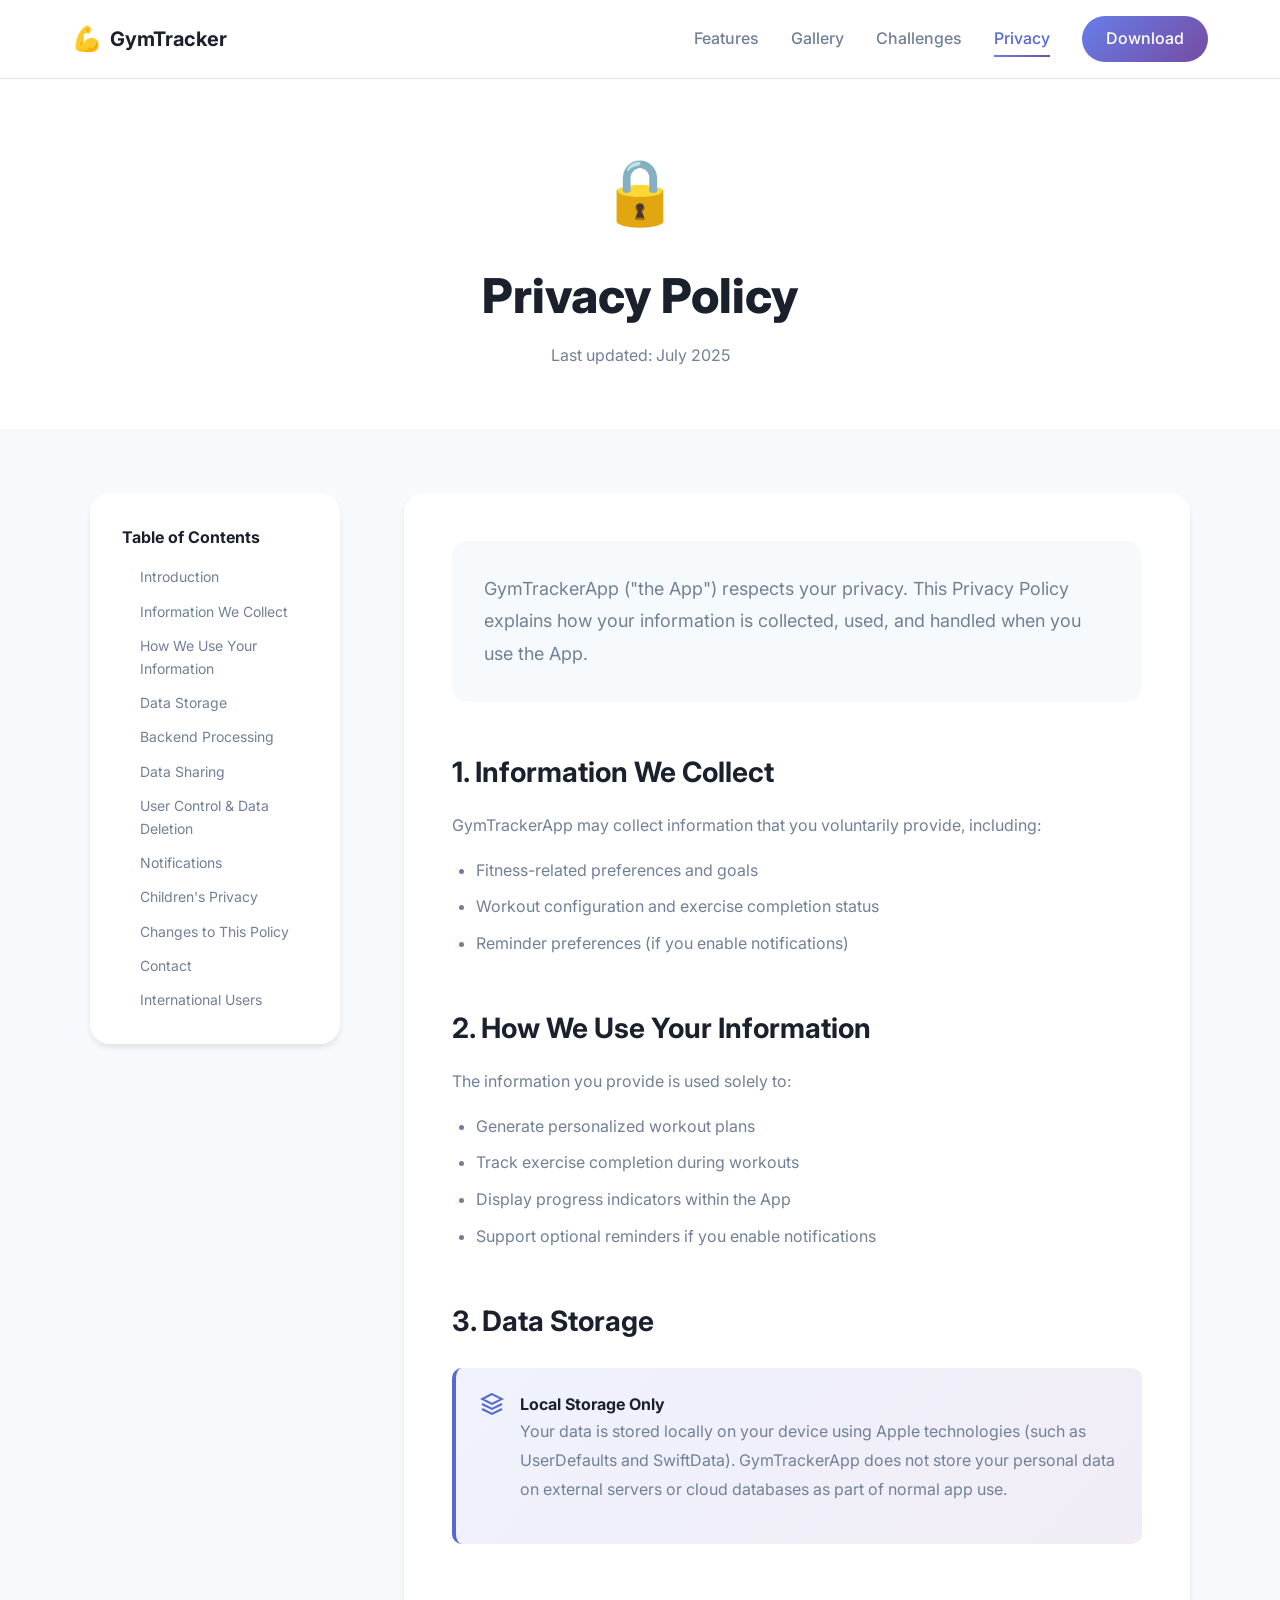
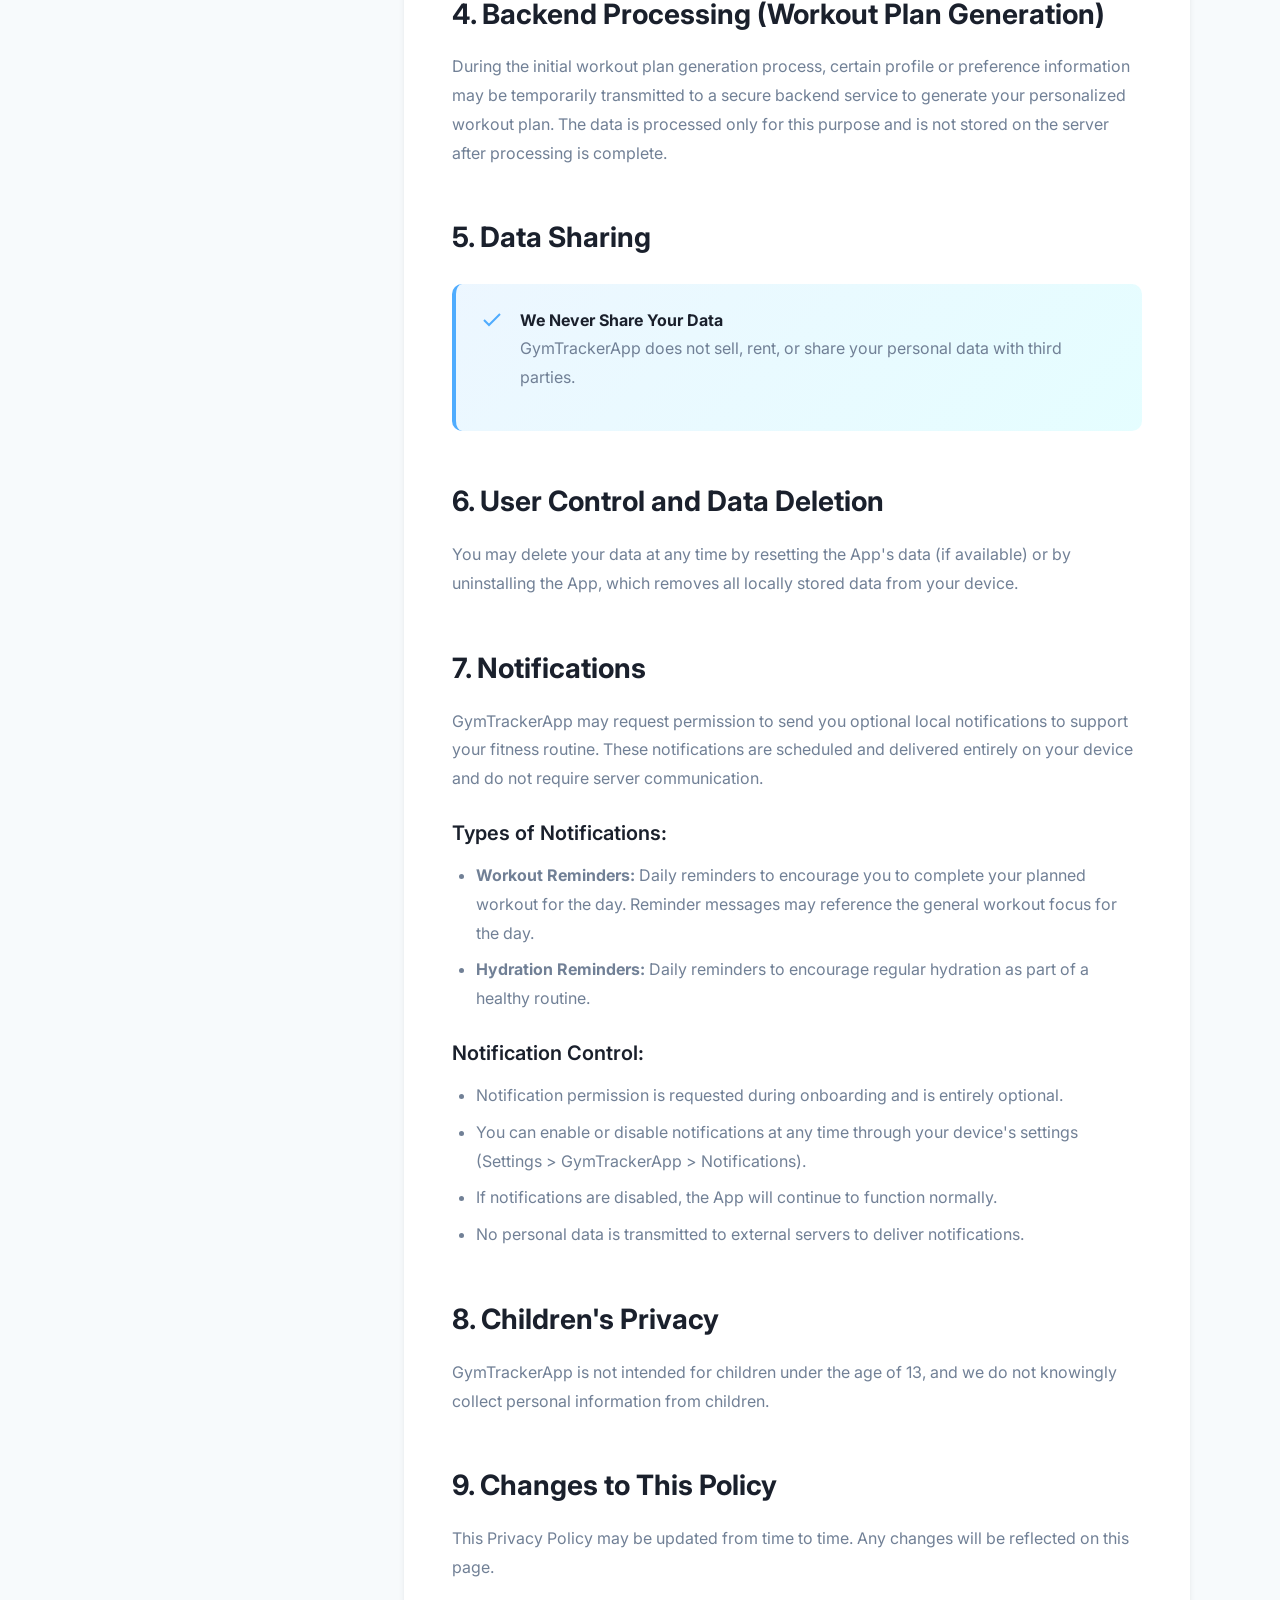
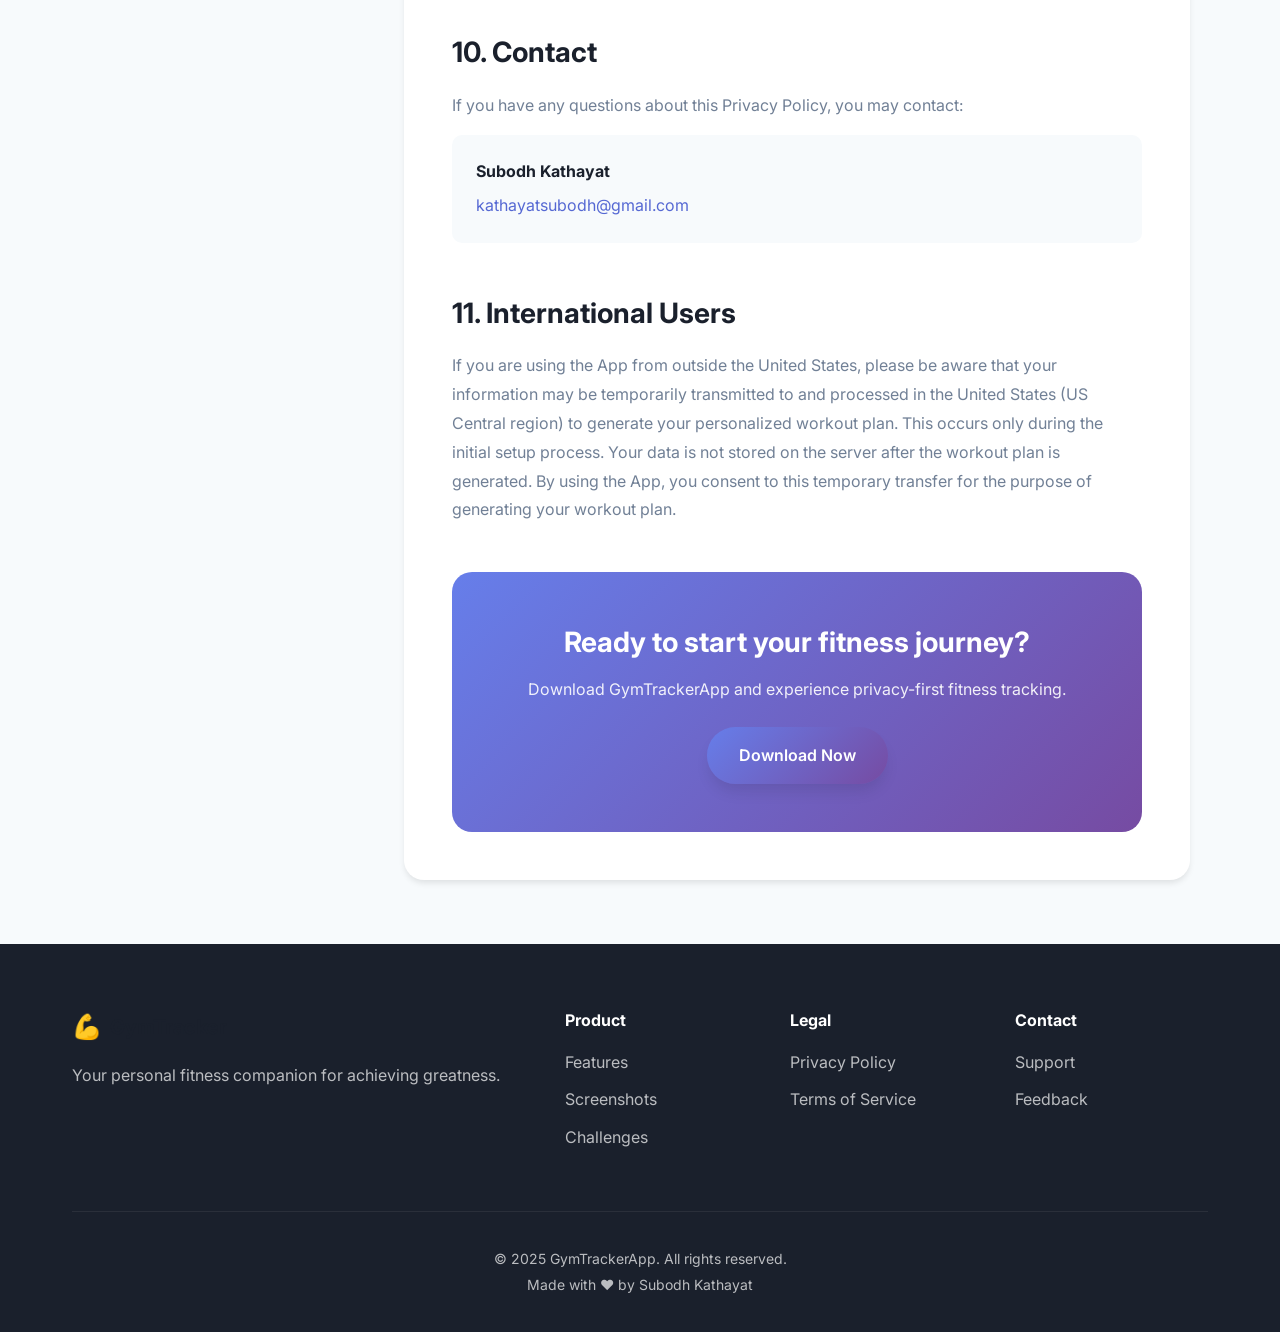
==== privacy.html @ 5da16168 "Add beautiful landing page for GymTrackerApp Created a modern, fully responsive website with: - Hero" ====
<!DOCTYPE html>
<html lang="en">
<head>
    <meta charset="UTF-8">
    <meta name="viewport" content="width=device-width, initial-scale=1.0">
    <meta name="description" content="Privacy Policy for GymTrackerApp - Learn how we protect your data">
    <title>Privacy Policy - GymTrackerApp</title>
    <link rel="stylesheet" href="css/style.css">
    <link rel="preconnect" href="https://fonts.googleapis.com">
    <link rel="preconnect" href="https://fonts.gstatic.com" crossorigin>
    <link href="https://fonts.googleapis.com/css2?family=Inter:wght@300;400;500;600;700;800;900&display=swap" rel="stylesheet">
</head>
<body class="privacy-page">
    <!-- Navigation -->
    <nav class="navbar">
        <div class="container">
            <div class="nav-wrapper">
                <a href="index.html" class="logo">
                    <span class="logo-icon">💪</span>
                    <span class="logo-text">GymTracker</span>
                </a>
                <div class="nav-links">
                    <a href="index.html#features">Features</a>
                    <a href="index.html#screenshots">Gallery</a>
                    <a href="index.html#challenges">Challenges</a>
                    <a href="privacy.html" class="active">Privacy</a>
                    <a href="index.html#download" class="btn-download">Download</a>
                </div>
                <button class="mobile-menu-btn" id="mobileMenuBtn">
                    <span></span>
                    <span></span>
                    <span></span>
                </button>
            </div>
        </div>
    </nav>

    <!-- Privacy Hero -->
    <section class="privacy-hero">
        <div class="container">
            <div class="privacy-hero-content">
                <div class="privacy-icon">🔒</div>
                <h1 class="privacy-title">Privacy Policy</h1>
                <p class="privacy-date">Last updated: July 2025</p>
            </div>
        </div>
    </section>

    <!-- Privacy Content -->
    <section class="privacy-content">
        <div class="container">
            <div class="privacy-container">
                <div class="privacy-sidebar">
                    <div class="sidebar-sticky">
                        <h3>Table of Contents</h3>
                        <nav class="privacy-nav">
                            <a href="#intro">Introduction</a>
                            <a href="#information-collection">Information We Collect</a>
                            <a href="#information-use">How We Use Your Information</a>
                            <a href="#data-storage">Data Storage</a>
                            <a href="#backend-processing">Backend Processing</a>
                            <a href="#data-sharing">Data Sharing</a>
                            <a href="#user-control">User Control & Data Deletion</a>
                            <a href="#notifications">Notifications</a>
                            <a href="#children-privacy">Children's Privacy</a>
                            <a href="#policy-changes">Changes to This Policy</a>
                            <a href="#contact">Contact</a>
                            <a href="#international">International Users</a>
                        </nav>
                    </div>
                </div>

                <div class="privacy-main">
                    <div class="privacy-intro" id="intro">
                        <p class="intro-text">
                            GymTrackerApp ("the App") respects your privacy. This Privacy Policy explains how your information is collected, used, and handled when you use the App.
                        </p>
                    </div>

                    <div class="privacy-section" id="information-collection">
                        <h2>1. Information We Collect</h2>
                        <p>GymTrackerApp may collect information that you voluntarily provide, including:</p>
                        <ul>
                            <li>Fitness-related preferences and goals</li>
                            <li>Workout configuration and exercise completion status</li>
                            <li>Reminder preferences (if you enable notifications)</li>
                        </ul>
                    </div>

                    <div class="privacy-section" id="information-use">
                        <h2>2. How We Use Your Information</h2>
                        <p>The information you provide is used solely to:</p>
                        <ul>
                            <li>Generate personalized workout plans</li>
                            <li>Track exercise completion during workouts</li>
                            <li>Display progress indicators within the App</li>
                            <li>Support optional reminders if you enable notifications</li>
                        </ul>
                    </div>

                    <div class="privacy-section" id="data-storage">
                        <h2>3. Data Storage</h2>
                        <div class="highlight-box">
                            <svg width="24" height="24" viewBox="0 0 24 24" fill="none" stroke="currentColor" stroke-width="2">
                                <path d="M12 2L2 7l10 5 10-5-10-5z"></path>
                                <path d="M2 17l10 5 10-5"></path>
                                <path d="M2 12l10 5 10-5"></path>
                            </svg>
                            <div>
                                <strong>Local Storage Only</strong>
                                <p>Your data is stored locally on your device using Apple technologies (such as UserDefaults and SwiftData). GymTrackerApp does not store your personal data on external servers or cloud databases as part of normal app use.</p>
                            </div>
                        </div>
                    </div>

                    <div class="privacy-section" id="backend-processing">
                        <h2>4. Backend Processing (Workout Plan Generation)</h2>
                        <p>During the initial workout plan generation process, certain profile or preference information may be temporarily transmitted to a secure backend service to generate your personalized workout plan. The data is processed only for this purpose and is not stored on the server after processing is complete.</p>
                    </div>

                    <div class="privacy-section" id="data-sharing">
                        <h2>5. Data Sharing</h2>
                        <div class="highlight-box highlight-success">
                            <svg width="24" height="24" viewBox="0 0 24 24" fill="none" stroke="currentColor" stroke-width="2">
                                <polyline points="20 6 9 17 4 12"></polyline>
                            </svg>
                            <div>
                                <strong>We Never Share Your Data</strong>
                                <p>GymTrackerApp does not sell, rent, or share your personal data with third parties.</p>
                            </div>
                        </div>
                    </div>

                    <div class="privacy-section" id="user-control">
                        <h2>6. User Control and Data Deletion</h2>
                        <p>You may delete your data at any time by resetting the App's data (if available) or by uninstalling the App, which removes all locally stored data from your device.</p>
                    </div>

                    <div class="privacy-section" id="notifications">
                        <h2>7. Notifications</h2>
                        <p>GymTrackerApp may request permission to send you optional local notifications to support your fitness routine. These notifications are scheduled and delivered entirely on your device and do not require server communication.</p>

                        <h3>Types of Notifications:</h3>
                        <ul>
                            <li><strong>Workout Reminders:</strong> Daily reminders to encourage you to complete your planned workout for the day. Reminder messages may reference the general workout focus for the day.</li>
                            <li><strong>Hydration Reminders:</strong> Daily reminders to encourage regular hydration as part of a healthy routine.</li>
                        </ul>

                        <h3>Notification Control:</h3>
                        <ul>
                            <li>Notification permission is requested during onboarding and is entirely optional.</li>
                            <li>You can enable or disable notifications at any time through your device's settings (Settings > GymTrackerApp > Notifications).</li>
                            <li>If notifications are disabled, the App will continue to function normally.</li>
                            <li>No personal data is transmitted to external servers to deliver notifications.</li>
                        </ul>
                    </div>

                    <div class="privacy-section" id="children-privacy">
                        <h2>8. Children's Privacy</h2>
                        <p>GymTrackerApp is not intended for children under the age of 13, and we do not knowingly collect personal information from children.</p>
                    </div>

                    <div class="privacy-section" id="policy-changes">
                        <h2>9. Changes to This Policy</h2>
                        <p>This Privacy Policy may be updated from time to time. Any changes will be reflected on this page.</p>
                    </div>

                    <div class="privacy-section" id="contact">
                        <h2>10. Contact</h2>
                        <p>If you have any questions about this Privacy Policy, you may contact:</p>
                        <div class="contact-box">
                            <div class="contact-info">
                                <strong>Subodh Kathayat</strong>
                                <a href="mailto:kathayatsubodh@gmail.com">kathayatsubodh@gmail.com</a>
                            </div>
                        </div>
                    </div>

                    <div class="privacy-section" id="international">
                        <h2>11. International Users</h2>
                        <p>If you are using the App from outside the United States, please be aware that your information may be temporarily transmitted to and processed in the United States (US Central region) to generate your personalized workout plan. This occurs only during the initial setup process. Your data is not stored on the server after the workout plan is generated. By using the App, you consent to this temporary transfer for the purpose of generating your workout plan.</p>
                    </div>

                    <div class="privacy-footer-cta">
                        <h3>Ready to start your fitness journey?</h3>
                        <p>Download GymTrackerApp and experience privacy-first fitness tracking.</p>
                        <a href="index.html#download" class="btn btn-primary">Download Now</a>
                    </div>
                </div>
            </div>
        </div>
    </section>

    <!-- Footer -->
    <footer class="footer">
        <div class="container">
            <div class="footer-content">
                <div class="footer-brand">
                    <div class="logo">
                        <span class="logo-icon">💪</span>
                        <span class="logo-text">GymTracker</span>
                    </div>
                    <p class="footer-description">Your personal fitness companion for achieving greatness.</p>
                </div>
                <div class="footer-links">
                    <div class="footer-column">
                        <h4>Product</h4>
                        <a href="index.html#features">Features</a>
                        <a href="index.html#screenshots">Screenshots</a>
                        <a href="index.html#challenges">Challenges</a>
                    </div>
                    <div class="footer-column">
                        <h4>Legal</h4>
                        <a href="privacy.html">Privacy Policy</a>
                        <a href="#terms">Terms of Service</a>
                    </div>
                    <div class="footer-column">
                        <h4>Contact</h4>
                        <a href="mailto:kathayatsubodh@gmail.com">Support</a>
                        <a href="mailto:kathayatsubodh@gmail.com">Feedback</a>
                    </div>
                </div>
            </div>
            <div class="footer-bottom">
                <p>&copy; 2025 GymTrackerApp. All rights reserved.</p>
                <p>Made with ❤️ by Subodh Kathayat</p>
            </div>
        </div>
    </footer>

    <script src="js/script.js"></script>
</body>
</html>
---- css/style.css ----
/* ===================================
   CSS Variables & Reset
   =================================== */
:root {
    --primary-gradient: linear-gradient(135deg, #667eea 0%, #764ba2 100%);
    --secondary-gradient: linear-gradient(135deg, #f093fb 0%, #f5576c 100%);
    --success-gradient: linear-gradient(135deg, #4facfe 0%, #00f2fe 100%);
    --warning-gradient: linear-gradient(135deg, #fa709a 0%, #fee140 100%);

    --purple-500: #667eea;
    --purple-600: #5568d3;
    --purple-700: #4c51bf;
    --pink-500: #f093fb;
    --blue-500: #4facfe;

    --text-primary: #1a202c;
    --text-secondary: #718096;
    --text-light: #a0aec0;

    --bg-primary: #ffffff;
    --bg-secondary: #f7fafc;
    --bg-dark: #1a202c;

    --border-color: #e2e8f0;
    --shadow-sm: 0 1px 3px 0 rgba(0, 0, 0, 0.1);
    --shadow-md: 0 4px 6px -1px rgba(0, 0, 0, 0.1);
    --shadow-lg: 0 10px 15px -3px rgba(0, 0, 0, 0.1);
    --shadow-xl: 0 20px 25px -5px rgba(0, 0, 0, 0.1);

    --transition: all 0.3s cubic-bezier(0.4, 0, 0.2, 1);
    --transition-slow: all 0.6s cubic-bezier(0.4, 0, 0.2, 1);
}

* {
    margin: 0;
    padding: 0;
    box-sizing: border-box;
}

html {
    scroll-behavior: smooth;
}

body {
    font-family: 'Inter', -apple-system, BlinkMacSystemFont, 'Segoe UI', Roboto, sans-serif;
    color: var(--text-primary);
    background: var(--bg-primary);
    line-height: 1.6;
    overflow-x: hidden;
}

.container {
    max-width: 1200px;
    margin: 0 auto;
    padding: 0 2rem;
}

/* ===================================
   Navigation
   =================================== */
.navbar {
    position: fixed;
    top: 0;
    left: 0;
    right: 0;
    background: rgba(255, 255, 255, 0.95);
    backdrop-filter: blur(10px);
    border-bottom: 1px solid var(--border-color);
    z-index: 1000;
    transition: var(--transition);
}

.navbar.scrolled {
    box-shadow: var(--shadow-md);
}

.nav-wrapper {
    display: flex;
    justify-content: space-between;
    align-items: center;
    padding: 1rem 0;
}

.logo {
    display: flex;
    align-items: center;
    gap: 0.5rem;
    text-decoration: none;
    font-weight: 700;
    font-size: 1.25rem;
    color: var(--text-primary);
    transition: var(--transition);
}

.logo:hover {
    transform: scale(1.05);
}

.logo-icon {
    font-size: 1.5rem;
}

.nav-links {
    display: flex;
    gap: 2rem;
    align-items: center;
}

.nav-links a {
    text-decoration: none;
    color: var(--text-secondary);
    font-weight: 500;
    transition: var(--transition);
    position: relative;
}

.nav-links a:hover,
.nav-links a.active {
    color: var(--purple-600);
}

.nav-links a::after {
    content: '';
    position: absolute;
    bottom: -5px;
    left: 0;
    width: 0;
    height: 2px;
    background: var(--primary-gradient);
    transition: var(--transition);
}

.nav-links a:hover::after,
.nav-links a.active::after {
    width: 100%;
}

.btn-download {
    padding: 0.625rem 1.5rem;
    background: var(--primary-gradient);
    color: white !important;
    border-radius: 50px;
    font-weight: 600;
}

.btn-download::after {
    display: none;
}

.btn-download:hover {
    transform: translateY(-2px);
    box-shadow: var(--shadow-lg);
}

.mobile-menu-btn {
    display: none;
    flex-direction: column;
    gap: 5px;
    background: none;
    border: none;
    cursor: pointer;
}

.mobile-menu-btn span {
    width: 25px;
    height: 3px;
    background: var(--text-primary);
    border-radius: 3px;
    transition: var(--transition);
}

/* ===================================
   Hero Section
   =================================== */
.hero {
    position: relative;
    padding: 140px 0 100px;
    overflow: hidden;
}

.hero-bg {
    position: absolute;
    top: 0;
    left: 0;
    right: 0;
    bottom: 0;
    background: linear-gradient(135deg, #f5f7fa 0%, #c3cfe2 100%);
    opacity: 0.3;
    z-index: -1;
}

.hero-bg::before {
    content: '';
    position: absolute;
    top: -50%;
    right: -10%;
    width: 600px;
    height: 600px;
    background: var(--primary-gradient);
    border-radius: 50%;
    filter: blur(100px);
    opacity: 0.3;
}

.hero-content {
    display: grid;
    grid-template-columns: 1fr 1fr;
    gap: 4rem;
    align-items: center;
}

.hero-title {
    font-size: 3.5rem;
    font-weight: 900;
    line-height: 1.1;
    margin-bottom: 1.5rem;
    color: var(--text-primary);
}

.gradient-text {
    background: var(--primary-gradient);
    -webkit-background-clip: text;
    -webkit-text-fill-color: transparent;
    background-clip: text;
}

.hero-subtitle {
    font-size: 1.25rem;
    color: var(--text-secondary);
    margin-bottom: 2rem;
    line-height: 1.8;
}

.hero-buttons {
    display: flex;
    gap: 1rem;
    margin-bottom: 3rem;
}

.btn {
    display: inline-flex;
    align-items: center;
    gap: 0.5rem;
    padding: 1rem 2rem;
    border-radius: 50px;
    font-weight: 600;
    text-decoration: none;
    transition: var(--transition);
    border: none;
    cursor: pointer;
    font-size: 1rem;
}

.btn-primary {
    background: var(--primary-gradient);
    color: white;
    box-shadow: var(--shadow-lg);
}

.btn-primary:hover {
    transform: translateY(-3px);
    box-shadow: var(--shadow-xl);
}

.btn-secondary {
    background: white;
    color: var(--purple-600);
    border: 2px solid var(--purple-600);
}

.btn-secondary:hover {
    background: var(--purple-600);
    color: white;
}

.hero-stats {
    display: flex;
    gap: 3rem;
}

.stat-item {
    text-align: center;
}

.stat-number {
    font-size: 2rem;
    font-weight: 800;
    background: var(--primary-gradient);
    -webkit-background-clip: text;
    -webkit-text-fill-color: transparent;
    background-clip: text;
}

.stat-label {
    font-size: 0.875rem;
    color: var(--text-secondary);
    margin-top: 0.25rem;
}

.hero-image {
    position: relative;
    display: flex;
    justify-content: center;
    align-items: center;
}

.phone-mockup {
    position: relative;
    z-index: 2;
    animation: float 6s ease-in-out infinite;
}

@keyframes float {
    0%, 100% {
        transform: translateY(0px);
    }
    50% {
        transform: translateY(-20px);
    }
}

.phone-frame {
    width: 300px;
    height: 600px;
    background: #1a1a1a;
    border-radius: 40px;
    padding: 12px;
    box-shadow: 0 30px 60px rgba(0, 0, 0, 0.3);
    position: relative;
}

.phone-notch {
    position: absolute;
    top: 0;
    left: 50%;
    transform: translateX(-50%);
    width: 150px;
    height: 30px;
    background: #1a1a1a;
    border-radius: 0 0 20px 20px;
    z-index: 3;
}

.phone-screen {
    width: 100%;
    height: 100%;
    background: white;
    border-radius: 32px;
    overflow: hidden;
    position: relative;
}

.screen-img {
    width: 100%;
    height: 100%;
    object-fit: cover;
}

.floating-card {
    position: absolute;
    background: white;
    padding: 1rem 1.5rem;
    border-radius: 20px;
    box-shadow: var(--shadow-xl);
    display: flex;
    align-items: center;
    gap: 1rem;
    animation: float-card 4s ease-in-out infinite;
}

@keyframes float-card {
    0%, 100% {
        transform: translateY(0px);
    }
    50% {
        transform: translateY(-15px);
    }
}

.card-1 {
    top: 10%;
    left: -10%;
    animation-delay: 0s;
}

.card-2 {
    bottom: 15%;
    right: -10%;
    animation-delay: 2s;
}

.card-icon {
    font-size: 2rem;
}

.card-title {
    font-size: 0.875rem;
    color: var(--text-secondary);
}

.card-value {
    font-size: 1.25rem;
    font-weight: 700;
    color: var(--text-primary);
}

/* ===================================
   Features Section
   =================================== */
.features {
    padding: 100px 0;
    background: var(--bg-secondary);
}

.section-header {
    text-align: center;
    margin-bottom: 4rem;
}

.section-title {
    font-size: 2.5rem;
    font-weight: 800;
    margin-bottom: 1rem;
}

.section-subtitle {
    font-size: 1.125rem;
    color: var(--text-secondary);
}

.features-grid {
    display: grid;
    grid-template-columns: repeat(auto-fit, minmax(300px, 1fr));
    gap: 2rem;
}

.feature-card {
    background: white;
    padding: 2rem;
    border-radius: 20px;
    transition: var(--transition);
    border: 1px solid var(--border-color);
}

.feature-card:hover {
    transform: translateY(-10px);
    box-shadow: var(--shadow-xl);
    border-color: var(--purple-500);
}

.feature-icon {
    width: 70px;
    height: 70px;
    background: var(--primary-gradient);
    border-radius: 20px;
    display: flex;
    align-items: center;
    justify-content: center;
    margin-bottom: 1.5rem;
    color: white;
}

.feature-title {
    font-size: 1.25rem;
    font-weight: 700;
    margin-bottom: 0.75rem;
}

.feature-description {
    color: var(--text-secondary);
    line-height: 1.7;
}

/* ===================================
   Screenshots Section
   =================================== */
.screenshots {
    padding: 100px 0;
    background: white;
    overflow: hidden;
}

.screenshots-carousel {
    position: relative;
    overflow: hidden;
    padding: 2rem 0;
}

.carousel-track {
    display: flex;
    gap: 2rem;
    animation: scroll 30s linear infinite;
}

@keyframes scroll {
    0% {
        transform: translateX(0);
    }
    100% {
        transform: translateX(-50%);
    }
}

.carousel-track:hover {
    animation-play-state: paused;
}

.screenshot-item {
    flex: 0 0 280px;
    text-align: center;
}

.screenshot-img {
    width: 100%;
    height: 560px;
    object-fit: cover;
    border-radius: 30px;
    box-shadow: var(--shadow-xl);
    transition: var(--transition);
    background: linear-gradient(135deg, #667eea 0%, #764ba2 100%);
}

.screenshot-item:hover .screenshot-img {
    transform: scale(1.05);
}

.screenshot-caption {
    margin-top: 1rem;
    font-weight: 600;
    color: var(--text-primary);
}

/* ===================================
   Challenges Section
   =================================== */
.challenges-section {
    padding: 100px 0;
    background: var(--bg-secondary);
}

.challenges-grid {
    display: grid;
    grid-template-columns: repeat(auto-fit, minmax(320px, 1fr));
    gap: 2rem;
}

.challenge-card {
    position: relative;
    padding: 3rem 2rem;
    border-radius: 30px;
    overflow: hidden;
    color: white;
    transition: var(--transition);
    cursor: pointer;
}

.challenge-card::before {
    content: '';
    position: absolute;
    top: 0;
    left: 0;
    right: 0;
    bottom: 0;
    background: rgba(0, 0, 0, 0.2);
    z-index: 1;
    transition: var(--transition);
}

.challenge-card:hover::before {
    background: rgba(0, 0, 0, 0.1);
}

.challenge-card:hover {
    transform: translateY(-10px);
    box-shadow: var(--shadow-xl);
}

.challenge-abs {
    background: linear-gradient(135deg, #f093fb 0%, #f5576c 100%);
}

.challenge-pushups {
    background: linear-gradient(135deg, #4facfe 0%, #00f2fe 100%);
}

.challenge-face {
    background: linear-gradient(135deg, #c471f5 0%, #fa71cd 100%);
}

.challenge-header {
    position: relative;
    z-index: 2;
}

.challenge-tag {
    font-size: 0.75rem;
    font-weight: 700;
    letter-spacing: 1px;
    opacity: 0.9;
    display: block;
    margin-bottom: 1rem;
}

.challenge-name {
    font-size: 1.75rem;
    font-weight: 800;
    margin-bottom: 0.75rem;
}

.challenge-desc {
    opacity: 0.95;
    line-height: 1.6;
}

.challenge-icon {
    position: absolute;
    bottom: 2rem;
    right: 2rem;
    font-size: 4rem;
    opacity: 0.3;
    z-index: 1;
}

/* ===================================
   Download Section
   =================================== */
.download-section {
    padding: 100px 0;
    background: linear-gradient(135deg, #667eea 0%, #764ba2 100%);
    color: white;
}

.download-content {
    display: grid;
    grid-template-columns: 1fr 1fr;
    gap: 4rem;
    align-items: center;
}

.download-title {
    font-size: 2.5rem;
    font-weight: 800;
    margin-bottom: 1rem;
}

.download-subtitle {
    font-size: 1.125rem;
    opacity: 0.9;
    margin-bottom: 2rem;
    line-height: 1.7;
}

.download-buttons {
    display: flex;
    gap: 1rem;
    margin-bottom: 2rem;
}

.store-button {
    display: flex;
    align-items: center;
    gap: 1rem;
    padding: 1rem 2rem;
    background: rgba(255, 255, 255, 0.15);
    backdrop-filter: blur(10px);
    border: 2px solid rgba(255, 255, 255, 0.3);
    border-radius: 15px;
    text-decoration: none;
    color: white;
    transition: var(--transition);
}

.store-button:hover {
    background: rgba(255, 255, 255, 0.25);
    transform: translateY(-3px);
}

.store-label {
    font-size: 0.75rem;
    opacity: 0.8;
}

.store-name {
    font-size: 1.25rem;
    font-weight: 700;
}

.privacy-notice {
    display: flex;
    align-items: center;
    gap: 0.5rem;
    opacity: 0.8;
    font-size: 0.875rem;
}

.privacy-notice a {
    color: white;
    text-decoration: underline;
}

.phone-mockup-large {
    animation: float 6s ease-in-out infinite;
}

.phone-mockup-large .phone-frame {
    width: 320px;
    height: 640px;
}

/* ===================================
   Footer
   =================================== */
.footer {
    background: var(--bg-dark);
    color: white;
    padding: 4rem 0 2rem;
}

.footer-content {
    display: grid;
    grid-template-columns: 2fr 3fr;
    gap: 4rem;
    margin-bottom: 3rem;
}

.footer-description {
    opacity: 0.7;
    margin-top: 1rem;
}

.footer-links {
    display: grid;
    grid-template-columns: repeat(3, 1fr);
    gap: 2rem;
}

.footer-column h4 {
    margin-bottom: 1rem;
    font-weight: 700;
}

.footer-column a {
    display: block;
    color: rgba(255, 255, 255, 0.7);
    text-decoration: none;
    margin-bottom: 0.75rem;
    transition: var(--transition);
}

.footer-column a:hover {
    color: white;
    transform: translateX(5px);
}

.footer-bottom {
    text-align: center;
    padding-top: 2rem;
    border-top: 1px solid rgba(255, 255, 255, 0.1);
    opacity: 0.7;
    font-size: 0.875rem;
}

.footer-bottom p {
    margin: 0.25rem 0;
}

/* ===================================
   Privacy Page Styles
   =================================== */
.privacy-page {
    background: var(--bg-secondary);
}

.privacy-hero {
    padding: 140px 0 60px;
    background: white;
    text-align: center;
}

.privacy-icon {
    font-size: 4rem;
    margin-bottom: 1rem;
}

.privacy-title {
    font-size: 3rem;
    font-weight: 800;
    margin-bottom: 0.5rem;
}

.privacy-date {
    color: var(--text-secondary);
    font-size: 1rem;
}

.privacy-content {
    padding: 4rem 0;
}

.privacy-container {
    display: grid;
    grid-template-columns: 250px 1fr;
    gap: 4rem;
    max-width: 1100px;
    margin: 0 auto;
}

.privacy-sidebar {
    position: relative;
}

.sidebar-sticky {
    position: sticky;
    top: 100px;
    background: white;
    padding: 2rem;
    border-radius: 20px;
    box-shadow: var(--shadow-md);
}

.sidebar-sticky h3 {
    font-size: 1rem;
    font-weight: 700;
    margin-bottom: 1rem;
    color: var(--text-primary);
}

.privacy-nav {
    display: flex;
    flex-direction: column;
    gap: 0.75rem;
}

.privacy-nav a {
    color: var(--text-secondary);
    text-decoration: none;
    font-size: 0.875rem;
    transition: var(--transition);
    padding-left: 1rem;
    border-left: 2px solid transparent;
}

.privacy-nav a:hover {
    color: var(--purple-600);
    border-left-color: var(--purple-600);
}

.privacy-main {
    background: white;
    padding: 3rem;
    border-radius: 20px;
    box-shadow: var(--shadow-md);
}

.privacy-intro {
    padding: 2rem;
    background: var(--bg-secondary);
    border-radius: 15px;
    margin-bottom: 3rem;
}

.intro-text {
    font-size: 1.125rem;
    line-height: 1.8;
    color: var(--text-secondary);
}

.privacy-section {
    margin-bottom: 3rem;
}

.privacy-section h2 {
    font-size: 1.75rem;
    font-weight: 700;
    margin-bottom: 1rem;
    color: var(--text-primary);
}

.privacy-section h3 {
    font-size: 1.25rem;
    font-weight: 600;
    margin: 1.5rem 0 0.75rem;
    color: var(--text-primary);
}

.privacy-section p {
    color: var(--text-secondary);
    line-height: 1.8;
    margin-bottom: 1rem;
}

.privacy-section ul {
    margin-left: 1.5rem;
    margin-bottom: 1rem;
}

.privacy-section li {
    color: var(--text-secondary);
    line-height: 1.8;
    margin-bottom: 0.5rem;
}

.highlight-box {
    background: linear-gradient(135deg, rgba(102, 126, 234, 0.1), rgba(118, 75, 162, 0.1));
    border-left: 4px solid var(--purple-600);
    padding: 1.5rem;
    border-radius: 10px;
    display: flex;
    gap: 1rem;
    margin: 1.5rem 0;
}

.highlight-box svg {
    flex-shrink: 0;
    color: var(--purple-600);
}

.highlight-success {
    background: linear-gradient(135deg, rgba(75, 172, 254, 0.1), rgba(0, 242, 254, 0.1));
    border-left-color: var(--blue-500);
}

.highlight-success svg {
    color: var(--blue-500);
}

.contact-box {
    background: var(--bg-secondary);
    padding: 1.5rem;
    border-radius: 10px;
    margin-top: 1rem;
}

.contact-info strong {
    display: block;
    margin-bottom: 0.5rem;
    color: var(--text-primary);
}

.contact-info a {
    color: var(--purple-600);
    text-decoration: none;
}

.contact-info a:hover {
    text-decoration: underline;
}

.privacy-footer-cta {
    text-align: center;
    padding: 3rem 2rem;
    background: var(--primary-gradient);
    color: white;
    border-radius: 20px;
    margin-top: 3rem;
}

.privacy-footer-cta h3 {
    font-size: 1.75rem;
    font-weight: 700;
    margin-bottom: 0.75rem;
}

.privacy-footer-cta p {
    margin-bottom: 1.5rem;
    opacity: 0.9;
}

/* ===================================
   Responsive Design
   =================================== */
@media (max-width: 1024px) {
    .hero-content {
        grid-template-columns: 1fr;
        text-align: center;
    }

    .hero-title {
        font-size: 2.75rem;
    }

    .hero-image {
        margin-top: 3rem;
    }

    .hero-buttons {
        justify-content: center;
    }

    .hero-stats {
        justify-content: center;
    }

    .download-content {
        grid-template-columns: 1fr;
        text-align: center;
    }

    .download-buttons {
        justify-content: center;
    }

    .privacy-container {
        grid-template-columns: 1fr;
    }

    .sidebar-sticky {
        position: static;
    }
}

@media (max-width: 768px) {
    .nav-links {
        display: none;
    }

    .mobile-menu-btn {
        display: flex;
    }

    .nav-links.active {
        display: flex;
        flex-direction: column;
        position: absolute;
        top: 100%;
        left: 0;
        right: 0;
        background: white;
        padding: 2rem;
        box-shadow: var(--shadow-lg);
        border-radius: 0 0 20px 20px;
    }

    .hero {
        padding: 120px 0 60px;
    }

    .hero-title {
        font-size: 2.25rem;
    }

    .hero-subtitle {
        font-size: 1rem;
    }

    .hero-buttons {
        flex-direction: column;
        align-items: center;
    }

    .hero-stats {
        flex-direction: column;
        gap: 1.5rem;
    }

    .floating-card {
        display: none;
    }

    .phone-frame {
        width: 250px;
        height: 500px;
    }

    .section-title {
        font-size: 2rem;
    }

    .features-grid {
        grid-template-columns: 1fr;
    }

    .challenges-grid {
        grid-template-columns: 1fr;
    }

    .footer-content {
        grid-template-columns: 1fr;
        gap: 2rem;
    }

    .footer-links {
        grid-template-columns: 1fr;
    }

    .privacy-main {
        padding: 1.5rem;
    }

    .privacy-title {
        font-size: 2rem;
    }

    .download-title {
        font-size: 2rem;
    }

    .store-button {
        width: 100%;
        justify-content: center;
    }
}

@media (max-width: 480px) {
    .container {
        padding: 0 1rem;
    }

    .hero-title {
        font-size: 1.75rem;
    }

    .phone-frame {
        width: 200px;
        height: 400px;
    }

    .section-title {
        font-size: 1.5rem;
    }

    .download-title {
        font-size: 1.5rem;
    }

    .privacy-title {
        font-size: 1.5rem;
    }
}

/* ===================================
   Animations
   =================================== */
@keyframes fadeInUp {
    from {
        opacity: 0;
        transform: translateY(30px);
    }
    to {
        opacity: 1;
        transform: translateY(0);
    }
}

.fade-in-up {
    animation: fadeInUp 0.6s ease-out;
}

/* Smooth Scrollbar */
::-webkit-scrollbar {
    width: 10px;
}

::-webkit-scrollbar-track {
    background: var(--bg-secondary);
}

::-webkit-scrollbar-thumb {
    background: var(--primary-gradient);
    border-radius: 10px;
}

::-webkit-scrollbar-thumb:hover {
    background: var(--purple-700);
}
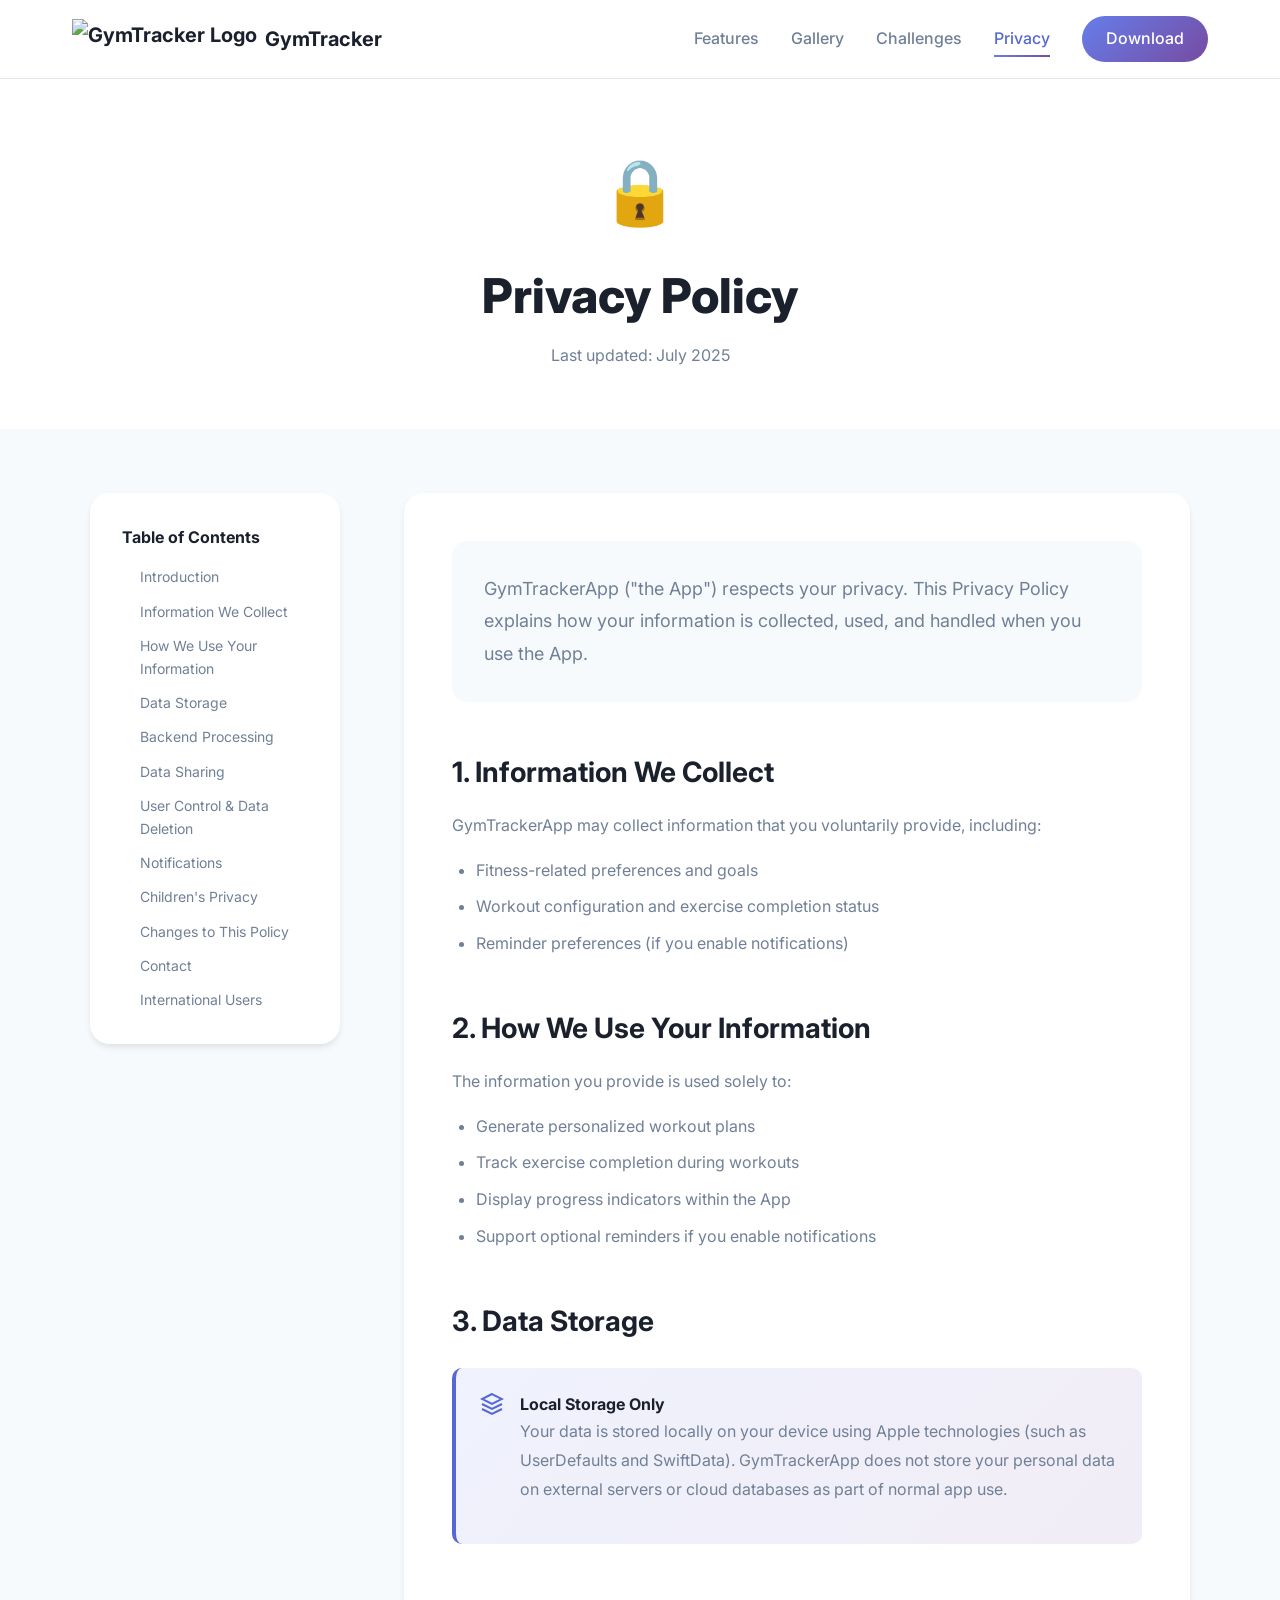
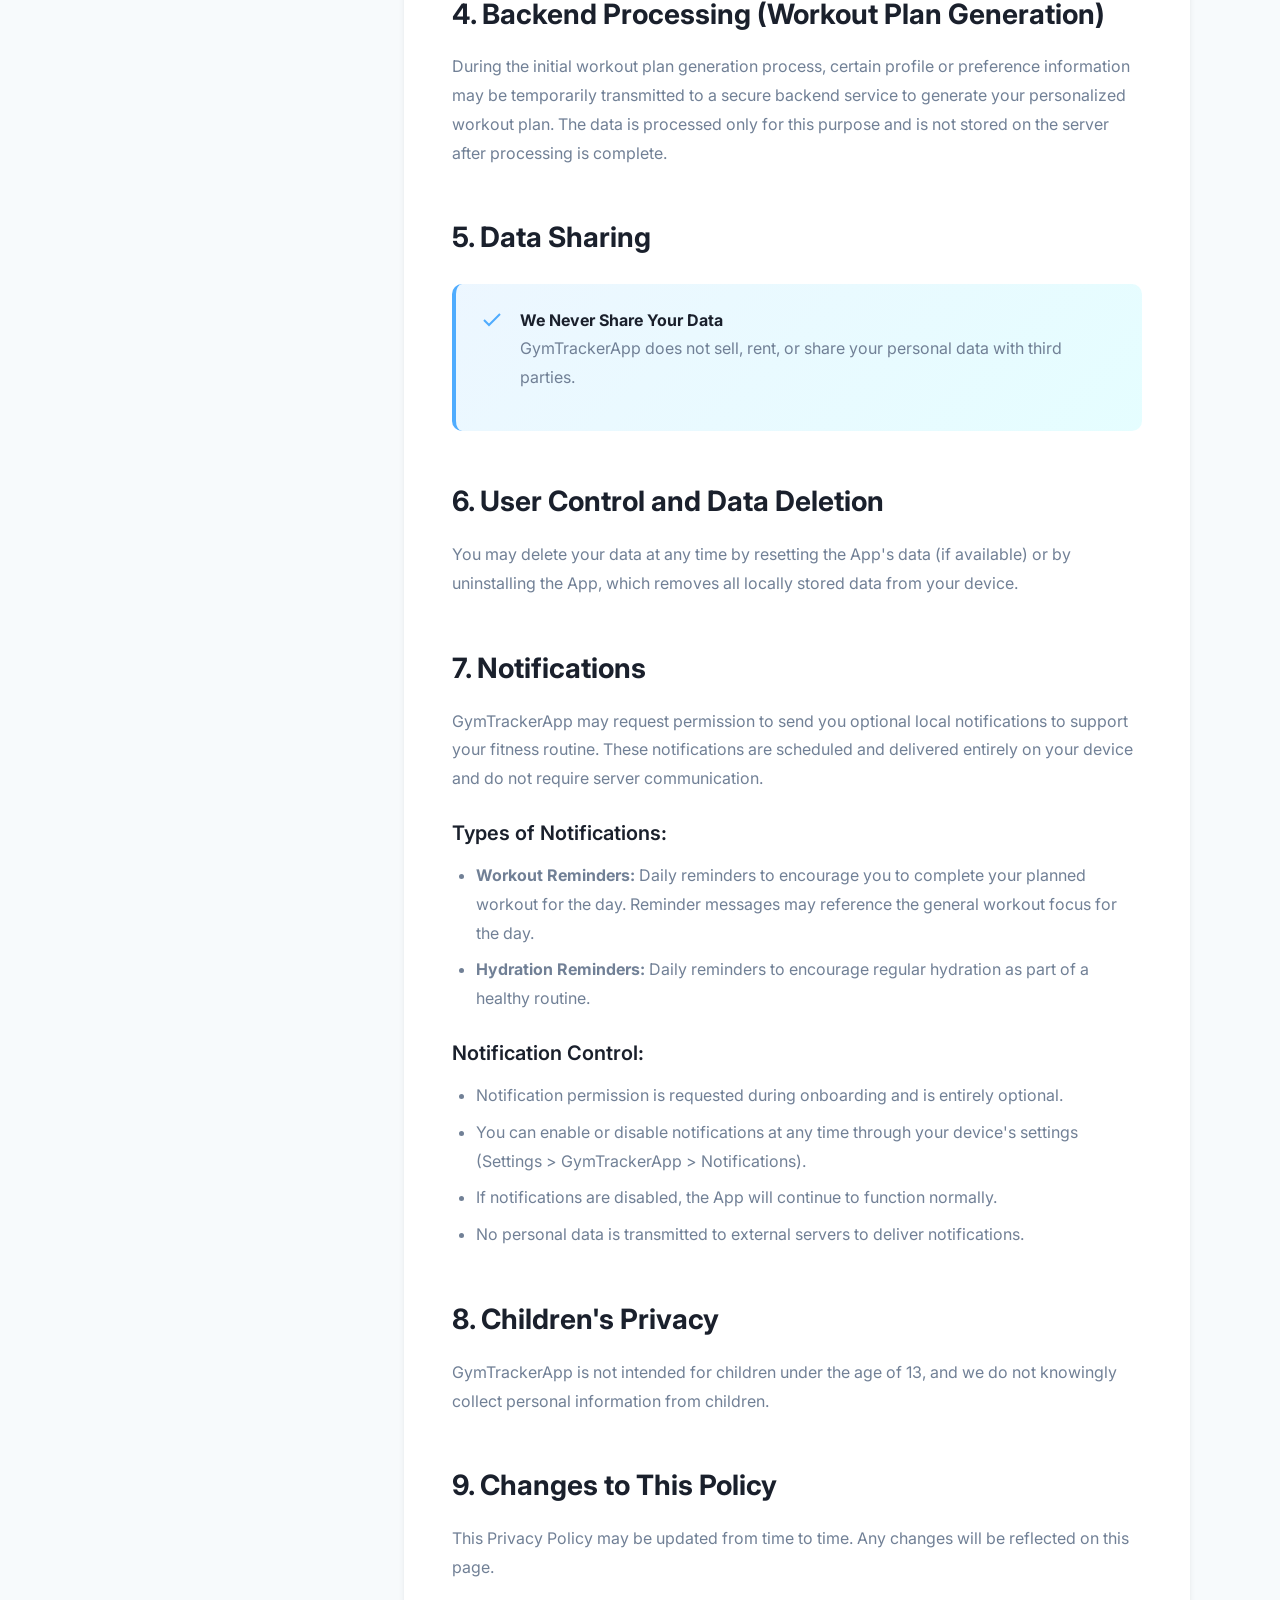
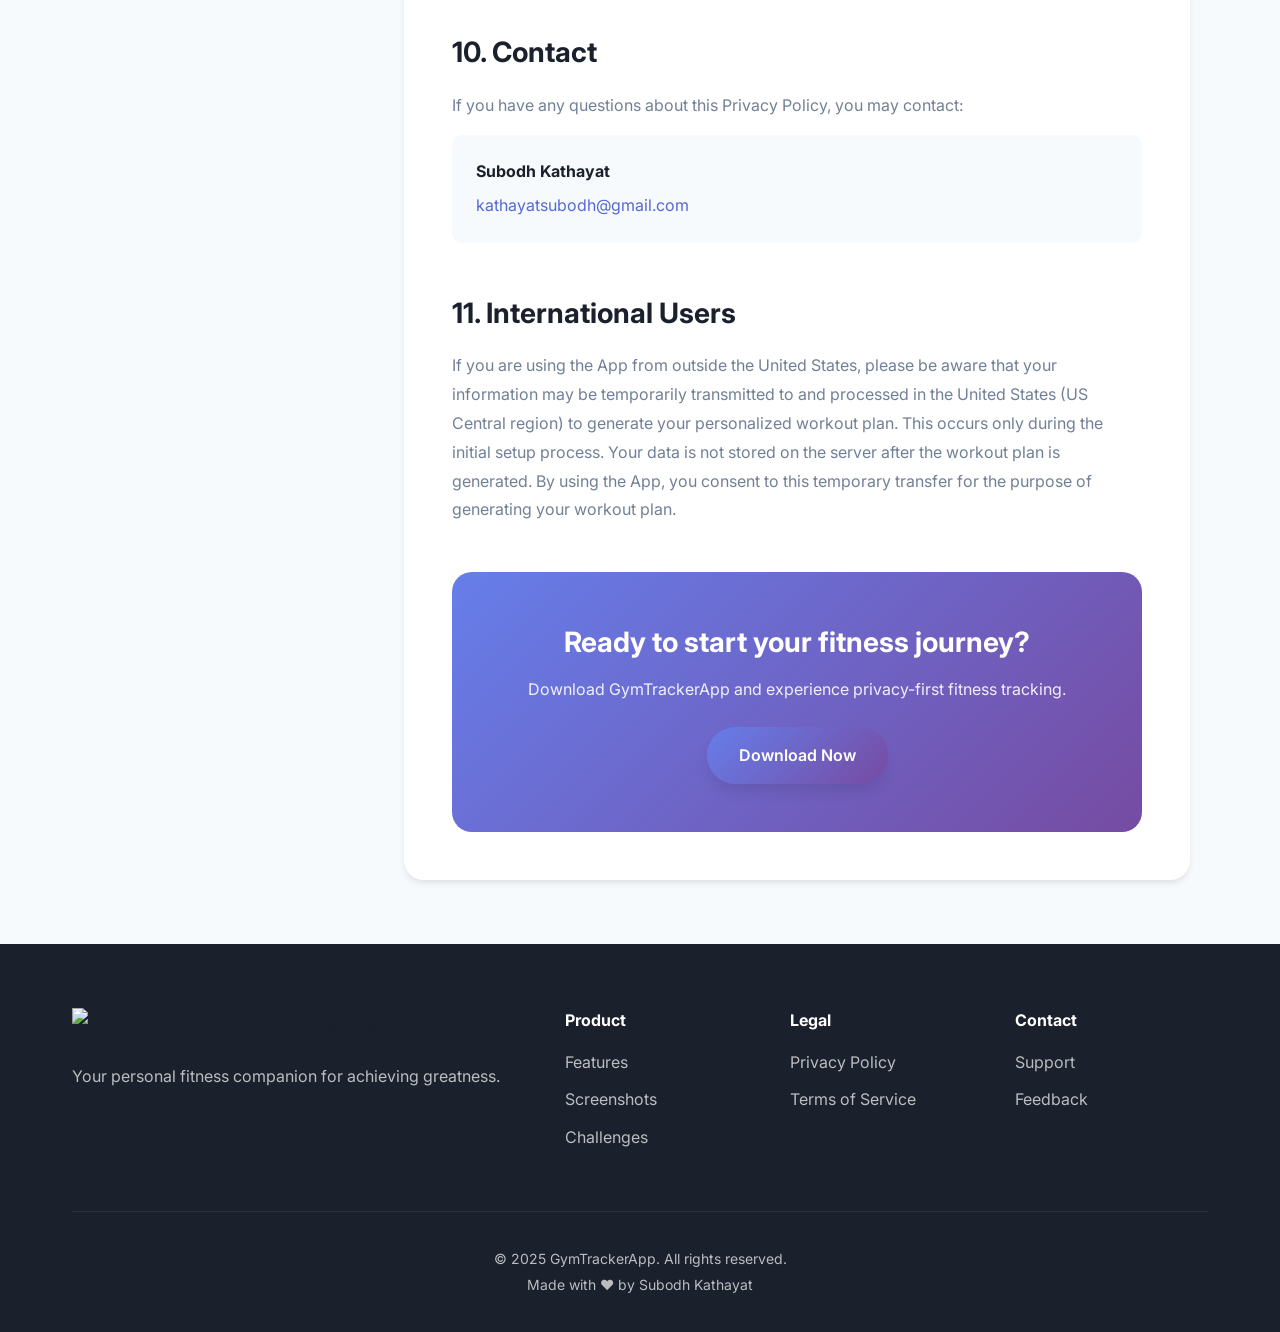
==== commit e351ba1c: "Replace emoji logo with image logo Changes made: - Removed 💪 emoji from all logo instances - Updated" ====
--- a/privacy.html
+++ b/privacy.html
@@ -16,7 +16,7 @@
         <div class="container">
             <div class="nav-wrapper">
                 <a href="index.html" class="logo">
-                    <span class="logo-icon">💪</span>
+                    <img src="images/logo.png" alt="GymTracker Logo" class="logo-image">
                     <span class="logo-text">GymTracker</span>
                 </a>
                 <div class="nav-links">
@@ -197,7 +197,7 @@
             <div class="footer-content">
                 <div class="footer-brand">
                     <div class="logo">
-                        <span class="logo-icon">💪</span>
+                        <img src="images/logo.png" alt="GymTracker Logo" class="logo-image">
                         <span class="logo-text">GymTracker</span>
                     </div>
                     <p class="footer-description">Your personal fitness companion for achieving greatness.</p>
--- a/css/style.css
+++ b/css/style.css
@@ -96,6 +96,12 @@
     transform: scale(1.05);
 }
 
+.logo-image {
+    height: 40px;
+    width: auto;
+    object-fit: contain;
+}
+
 .logo-icon {
     font-size: 1.5rem;
 }
@@ -273,30 +279,6 @@
     color: white;
 }
 
-.hero-stats {
-    display: flex;
-    gap: 3rem;
-}
-
-.stat-item {
-    text-align: center;
-}
-
-.stat-number {
-    font-size: 2rem;
-    font-weight: 800;
-    background: var(--primary-gradient);
-    -webkit-background-clip: text;
-    -webkit-text-fill-color: transparent;
-    background-clip: text;
-}
-
-.stat-label {
-    font-size: 0.875rem;
-    color: var(--text-secondary);
-    margin-top: 0.25rem;
-}
-
 .hero-image {
     position: relative;
     display: flex;
@@ -967,6 +949,160 @@
 }
 
 /* ===================================
+   Contact Section
+   =================================== */
+.contact-section {
+    padding: 100px 0;
+    background: white;
+}
+
+.contact-content {
+    display: grid;
+    gap: 4rem;
+    margin-top: 3rem;
+}
+
+.contact-info-grid {
+    display: grid;
+    grid-template-columns: repeat(auto-fit, minmax(250px, 1fr));
+    gap: 2rem;
+}
+
+.contact-info-card {
+    background: var(--bg-secondary);
+    padding: 2rem;
+    border-radius: 20px;
+    text-align: center;
+    transition: var(--transition);
+    border: 2px solid transparent;
+}
+
+.contact-info-card:hover {
+    transform: translateY(-5px);
+    border-color: var(--purple-500);
+    box-shadow: var(--shadow-lg);
+}
+
+.contact-icon {
+    width: 60px;
+    height: 60px;
+    background: var(--primary-gradient);
+    border-radius: 15px;
+    display: flex;
+    align-items: center;
+    justify-content: center;
+    margin: 0 auto 1.5rem;
+    color: white;
+}
+
+.contact-info-card h3 {
+    font-size: 1.25rem;
+    font-weight: 700;
+    margin-bottom: 0.75rem;
+    color: var(--text-primary);
+}
+
+.contact-info-card p {
+    color: var(--text-secondary);
+    line-height: 1.6;
+}
+
+.contact-info-card a {
+    color: var(--purple-600);
+    text-decoration: none;
+    font-weight: 500;
+    transition: var(--transition);
+}
+
+.contact-info-card a:hover {
+    color: var(--purple-700);
+    text-decoration: underline;
+}
+
+.contact-hours {
+    font-size: 0.875rem;
+    margin-top: 0.5rem;
+    opacity: 0.8;
+}
+
+.contact-form-wrapper {
+    background: var(--bg-secondary);
+    padding: 3rem;
+    border-radius: 30px;
+    box-shadow: var(--shadow-md);
+}
+
+.form-title {
+    font-size: 1.75rem;
+    font-weight: 700;
+    margin-bottom: 0.5rem;
+    color: var(--text-primary);
+}
+
+.form-subtitle {
+    color: var(--text-secondary);
+    margin-bottom: 2rem;
+}
+
+.contact-form {
+    display: flex;
+    flex-direction: column;
+    gap: 1.5rem;
+}
+
+.form-row {
+    display: grid;
+    grid-template-columns: 1fr 1fr;
+    gap: 1.5rem;
+}
+
+.form-group {
+    display: flex;
+    flex-direction: column;
+    gap: 0.5rem;
+}
+
+.form-group label {
+    font-weight: 600;
+    color: var(--text-primary);
+    font-size: 0.875rem;
+}
+
+.form-group input,
+.form-group textarea {
+    padding: 1rem;
+    border: 2px solid var(--border-color);
+    border-radius: 12px;
+    font-family: inherit;
+    font-size: 1rem;
+    transition: var(--transition);
+    background: white;
+    color: var(--text-primary);
+}
+
+.form-group input:focus,
+.form-group textarea:focus {
+    outline: none;
+    border-color: var(--purple-500);
+    box-shadow: 0 0 0 3px rgba(102, 126, 234, 0.1);
+}
+
+.form-group textarea {
+    resize: vertical;
+    min-height: 120px;
+}
+
+.btn-submit {
+    width: fit-content;
+    margin-top: 1rem;
+}
+
+.btn-submit:hover {
+    transform: translateY(-2px);
+    box-shadow: var(--shadow-xl);
+}
+
+/* ===================================
    Responsive Design
    =================================== */
 @media (max-width: 1024px) {
@@ -987,10 +1123,6 @@
         justify-content: center;
     }
 
-    .hero-stats {
-        justify-content: center;
-    }
-
     .download-content {
         grid-template-columns: 1fr;
         text-align: center;
@@ -1006,6 +1138,10 @@
 
     .sidebar-sticky {
         position: static;
+    }
+
+    .contact-form-wrapper {
+        padding: 2rem;
     }
 }
 
@@ -1048,11 +1184,6 @@
         align-items: center;
     }
 
-    .hero-stats {
-        flex-direction: column;
-        gap: 1.5rem;
-    }
-
     .floating-card {
         display: none;
     }
@@ -1098,6 +1229,18 @@
     .store-button {
         width: 100%;
         justify-content: center;
+    }
+
+    .form-row {
+        grid-template-columns: 1fr;
+    }
+
+    .contact-form-wrapper {
+        padding: 2rem 1.5rem;
+    }
+
+    .contact-info-grid {
+        grid-template-columns: 1fr;
     }
 }
 
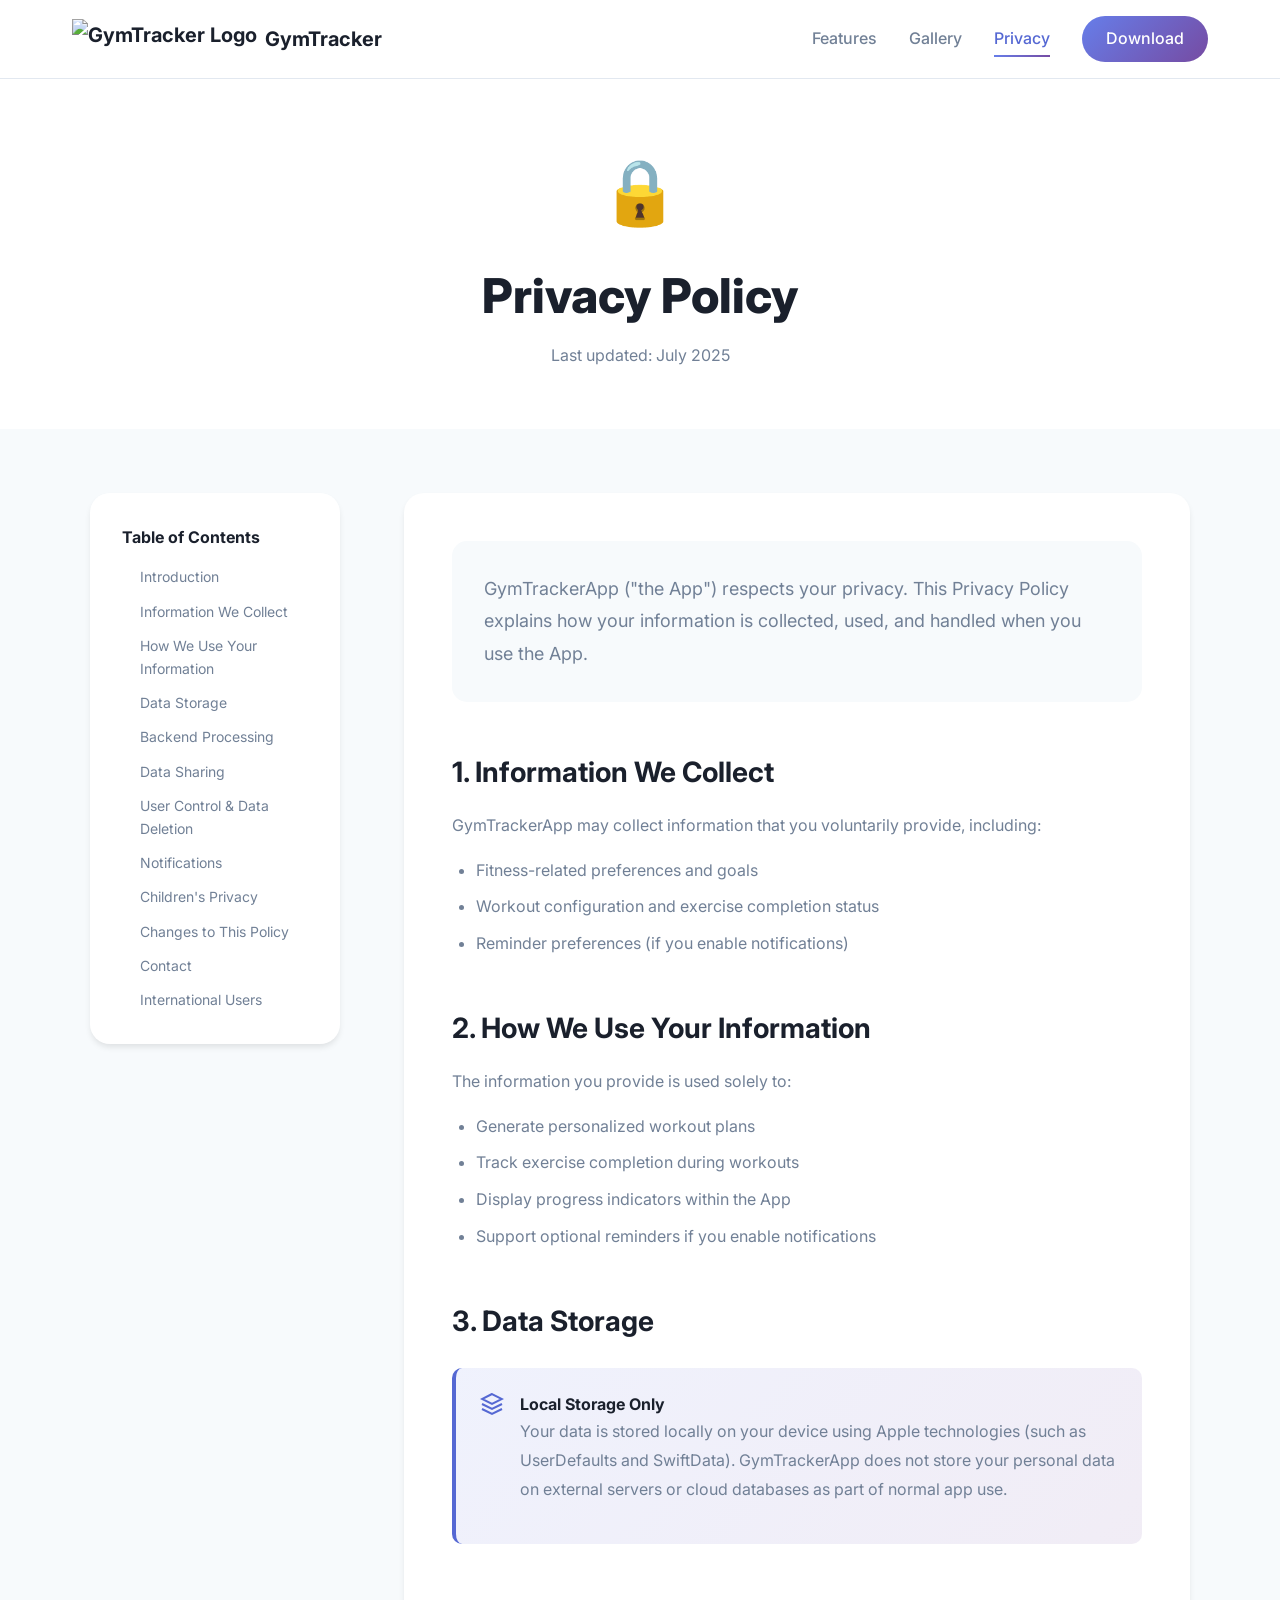
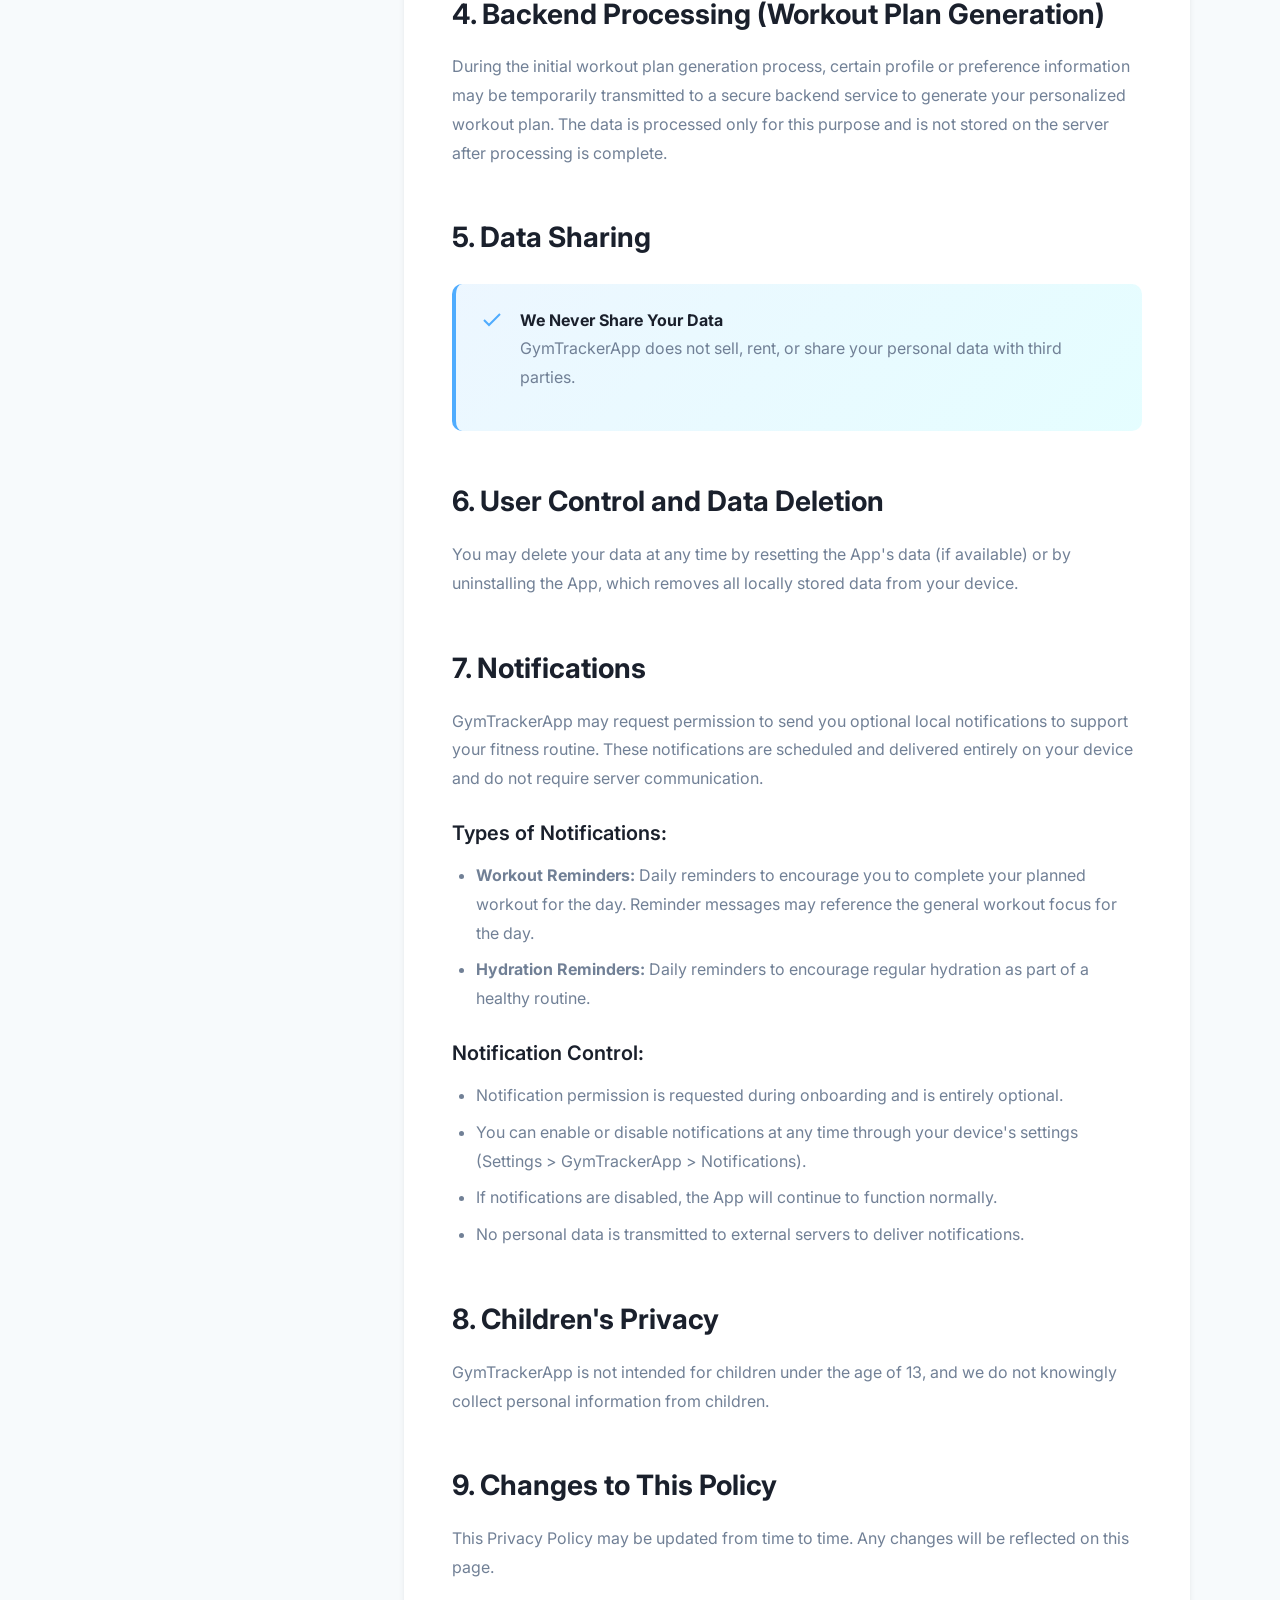
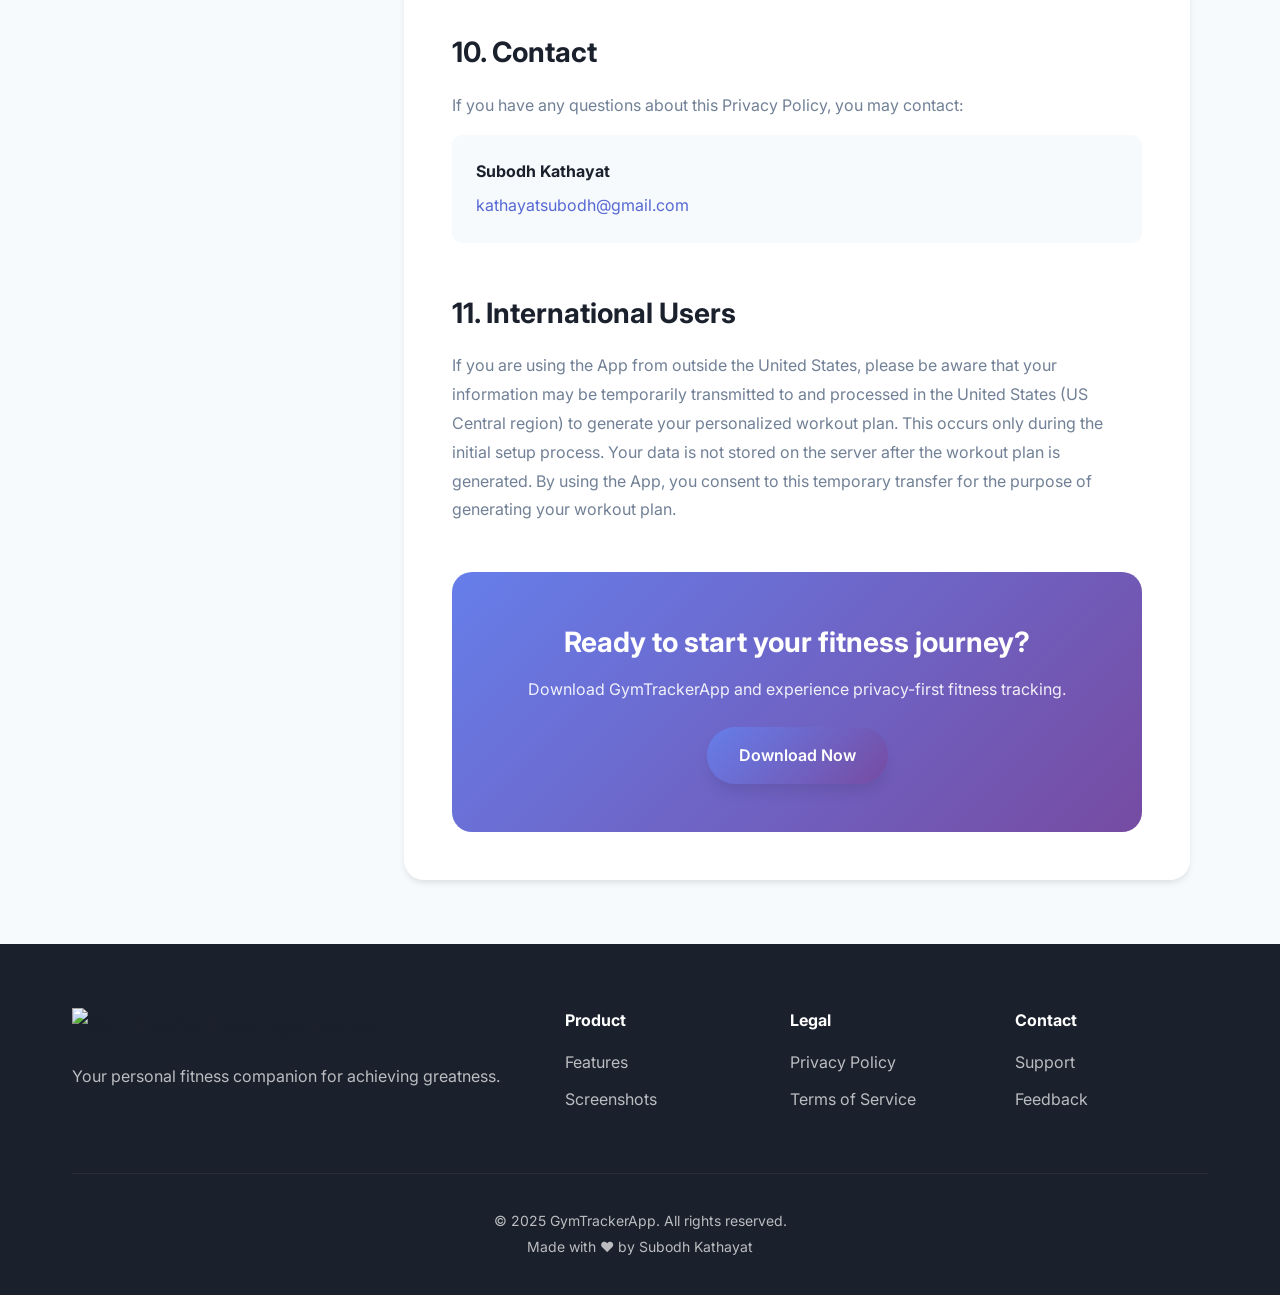
==== commit 98666961: "Remove challenges section and all related navigation links" ====
--- a/privacy.html
+++ b/privacy.html
@@ -22,7 +22,6 @@
                 <div class="nav-links">
                     <a href="index.html#features">Features</a>
                     <a href="index.html#screenshots">Gallery</a>
-                    <a href="index.html#challenges">Challenges</a>
                     <a href="privacy.html" class="active">Privacy</a>
                     <a href="index.html#download" class="btn-download">Download</a>
                 </div>
@@ -207,7 +206,6 @@
                         <h4>Product</h4>
                         <a href="index.html#features">Features</a>
                         <a href="index.html#screenshots">Screenshots</a>
-                        <a href="index.html#challenges">Challenges</a>
                     </div>
                     <div class="footer-column">
                         <h4>Legal</h4>
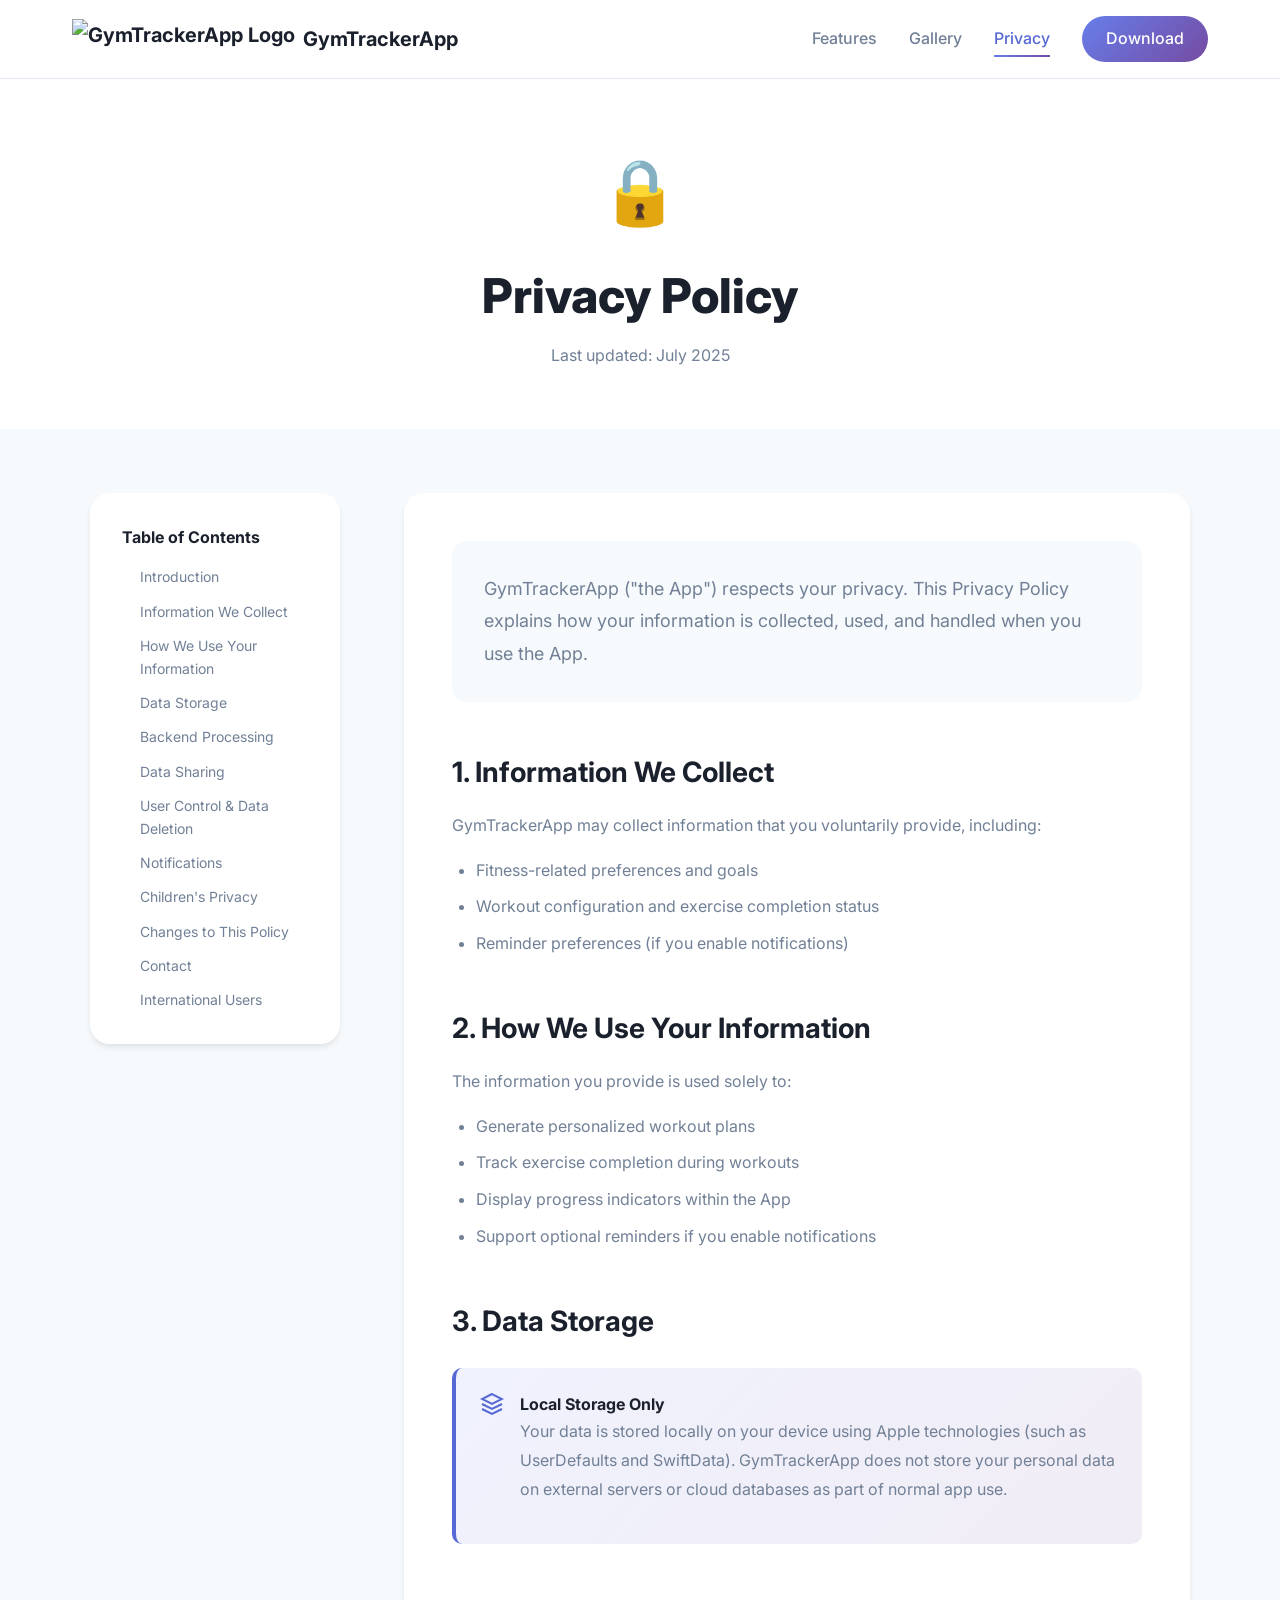
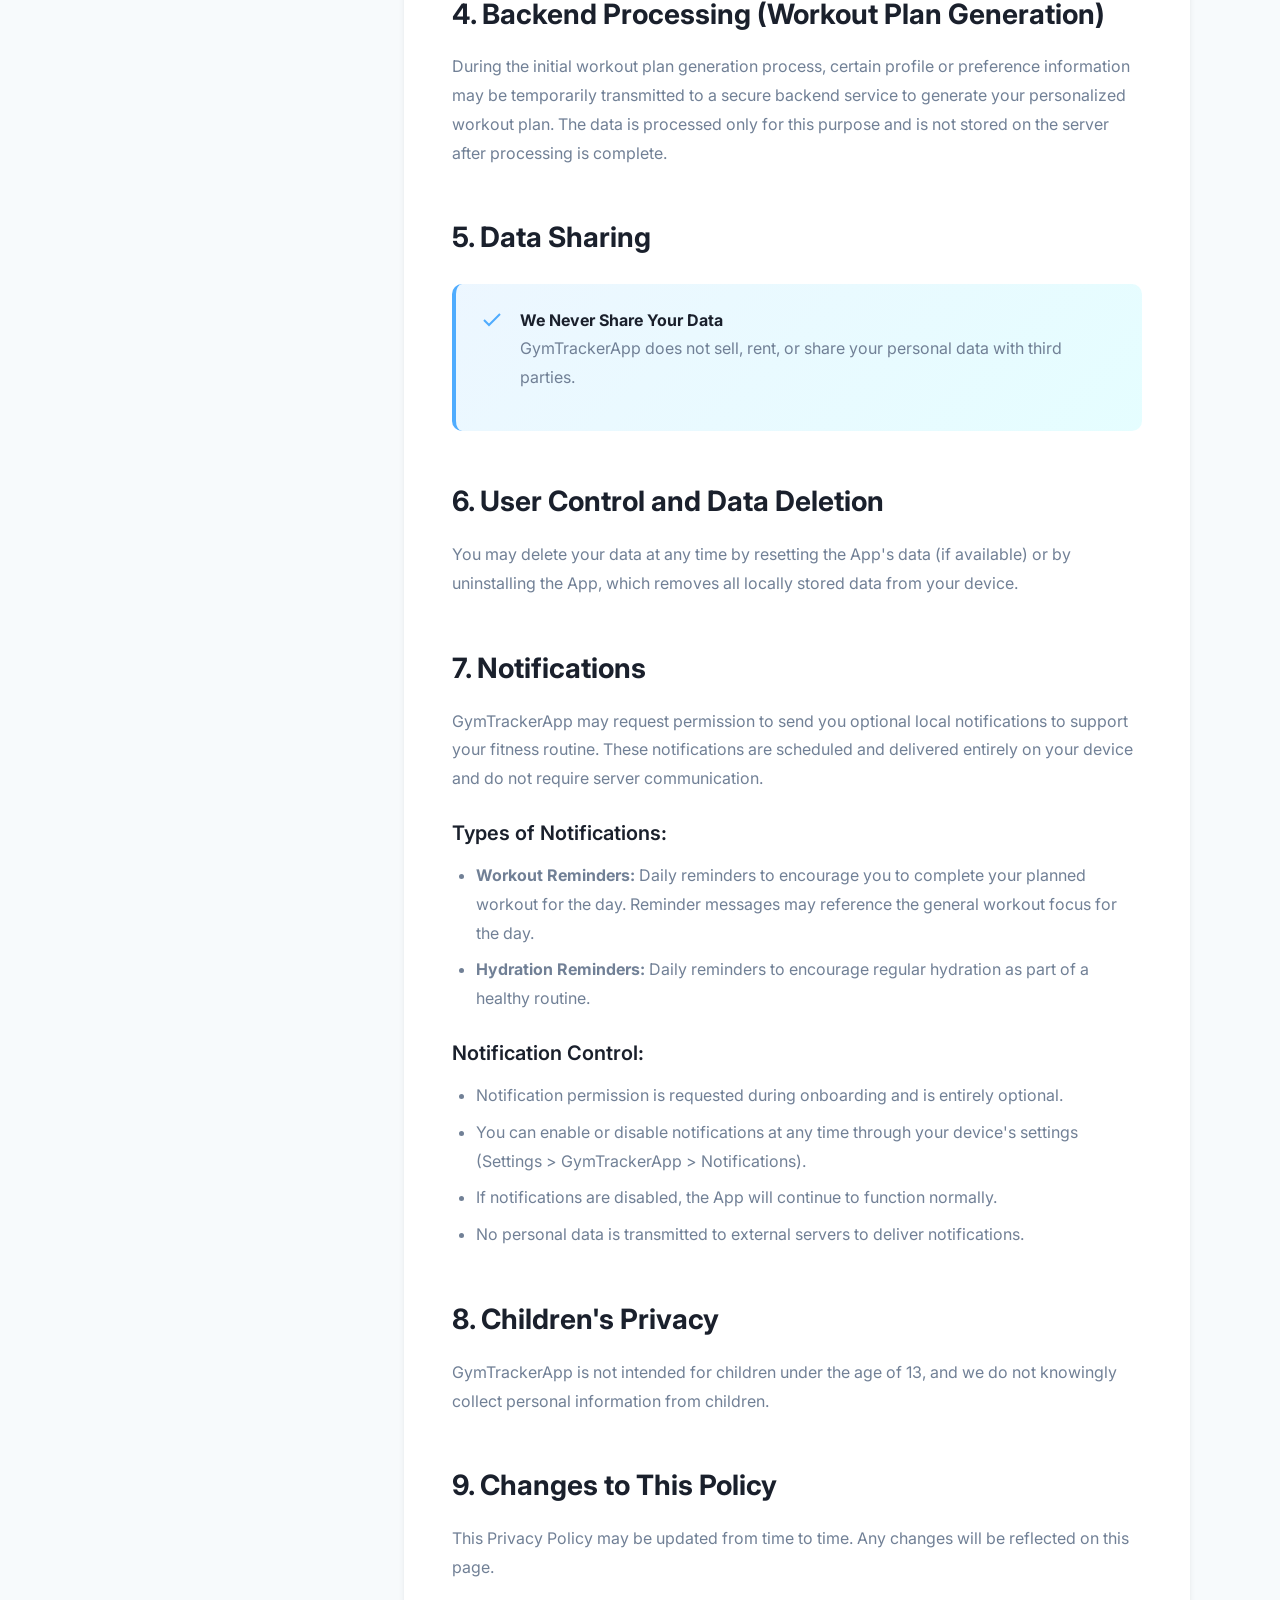
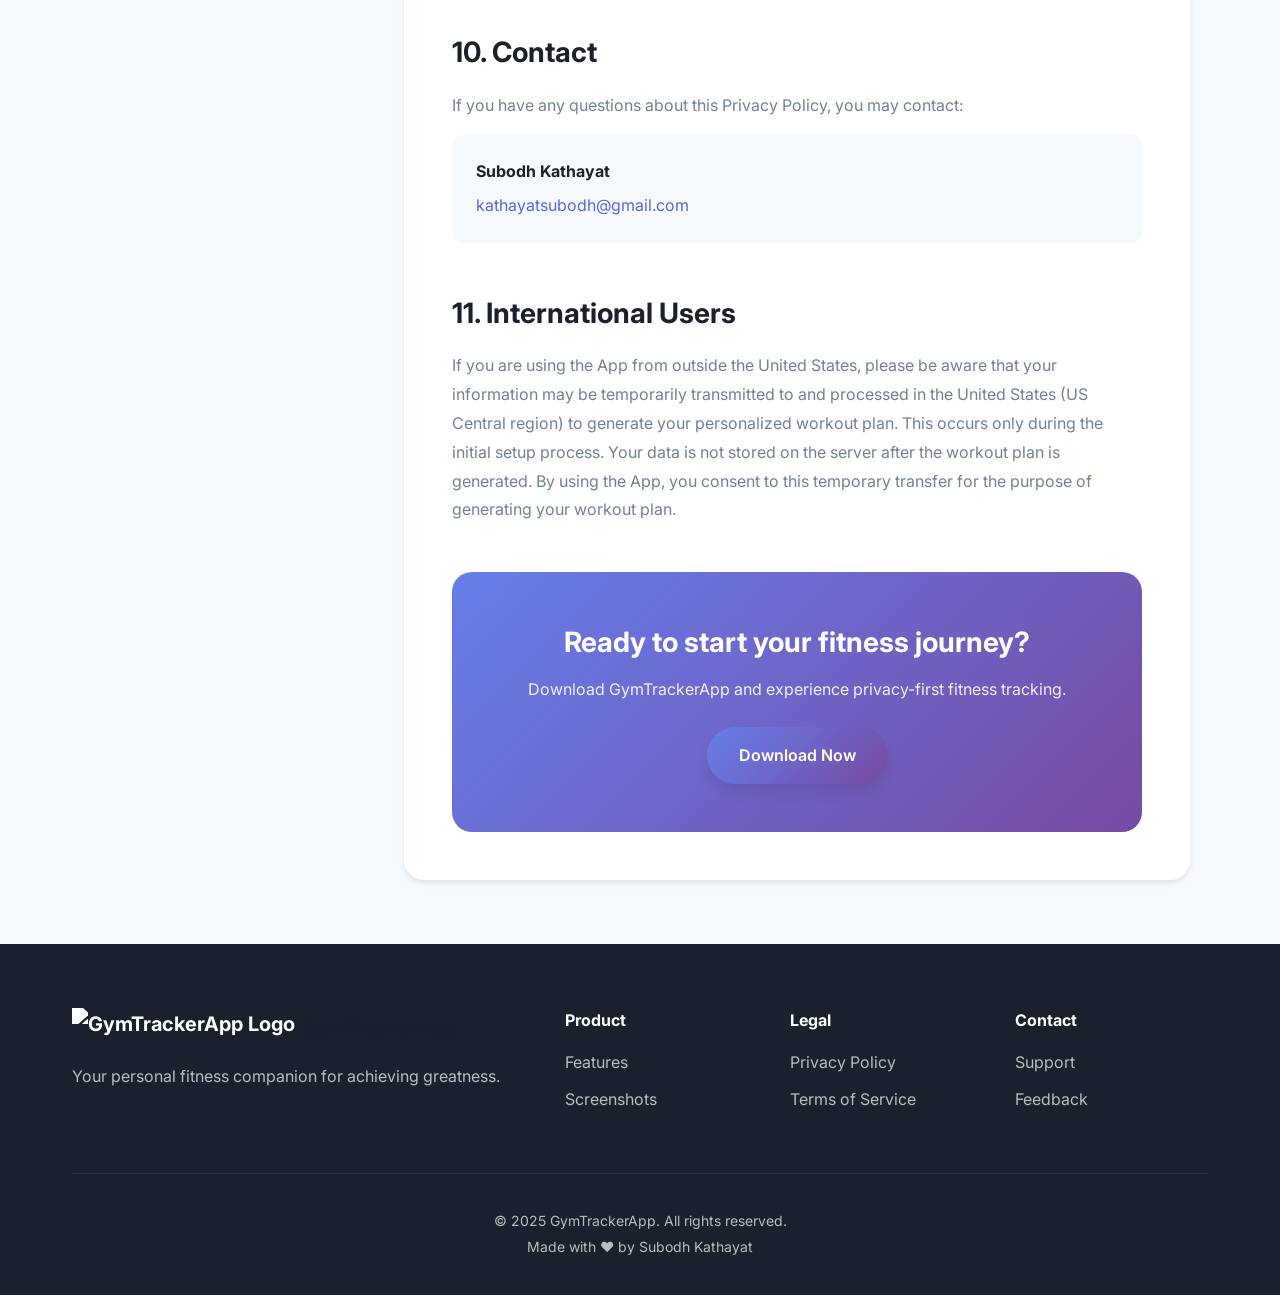
==== commit 7f648a41: "Fix visibility issues and update branding Changes made: 1. Fixed 'today' visibility in download sect" ====
--- a/privacy.html
+++ b/privacy.html
@@ -16,8 +16,8 @@
         <div class="container">
             <div class="nav-wrapper">
                 <a href="index.html" class="logo">
-                    <img src="images/logo.png" alt="GymTracker Logo" class="logo-image">
-                    <span class="logo-text">GymTracker</span>
+                    <img src="images/logo.png" alt="GymTrackerApp Logo" class="logo-image">
+                    <span class="logo-text">GymTrackerApp</span>
                 </a>
                 <div class="nav-links">
                     <a href="index.html#features">Features</a>
@@ -196,8 +196,8 @@
             <div class="footer-content">
                 <div class="footer-brand">
                     <div class="logo">
-                        <img src="images/logo.png" alt="GymTracker Logo" class="logo-image">
-                        <span class="logo-text">GymTracker</span>
+                        <img src="images/logo.png" alt="GymTrackerApp Logo" class="logo-image">
+                        <span class="logo-text">GymTrackerApp</span>
                     </div>
                     <p class="footer-description">Your personal fitness companion for achieving greatness.</p>
                 </div>
@@ -210,7 +210,7 @@
                     <div class="footer-column">
                         <h4>Legal</h4>
                         <a href="privacy.html">Privacy Policy</a>
-                        <a href="#terms">Terms of Service</a>
+                        <a href="privacy.html">Terms of Service</a>
                     </div>
                     <div class="footer-column">
                         <h4>Contact</h4>
--- a/css/style.css
+++ b/css/style.css
@@ -746,6 +746,10 @@
     margin: 0.25rem 0;
 }
 
+.footer .logo-image {
+    filter: brightness(0) invert(1);
+}
+
 /* ===================================
    Privacy Page Styles
    =================================== */
